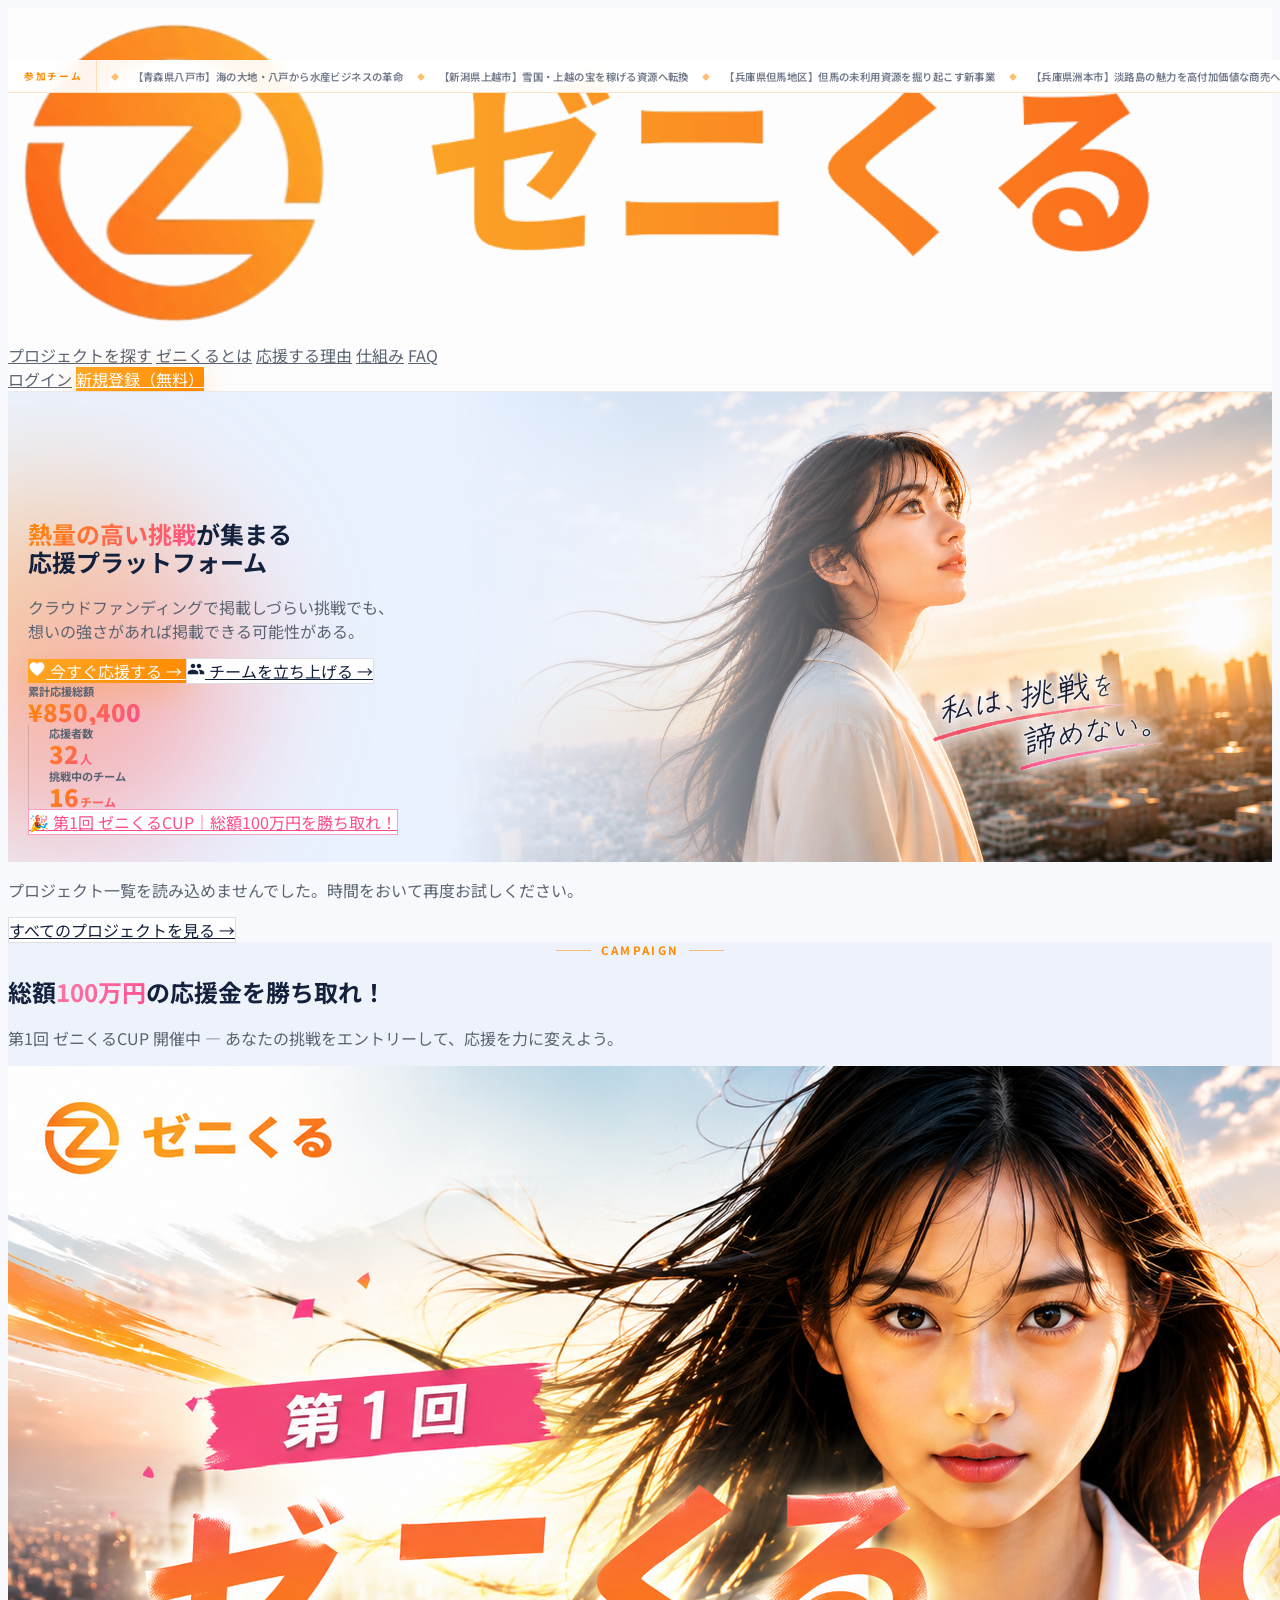
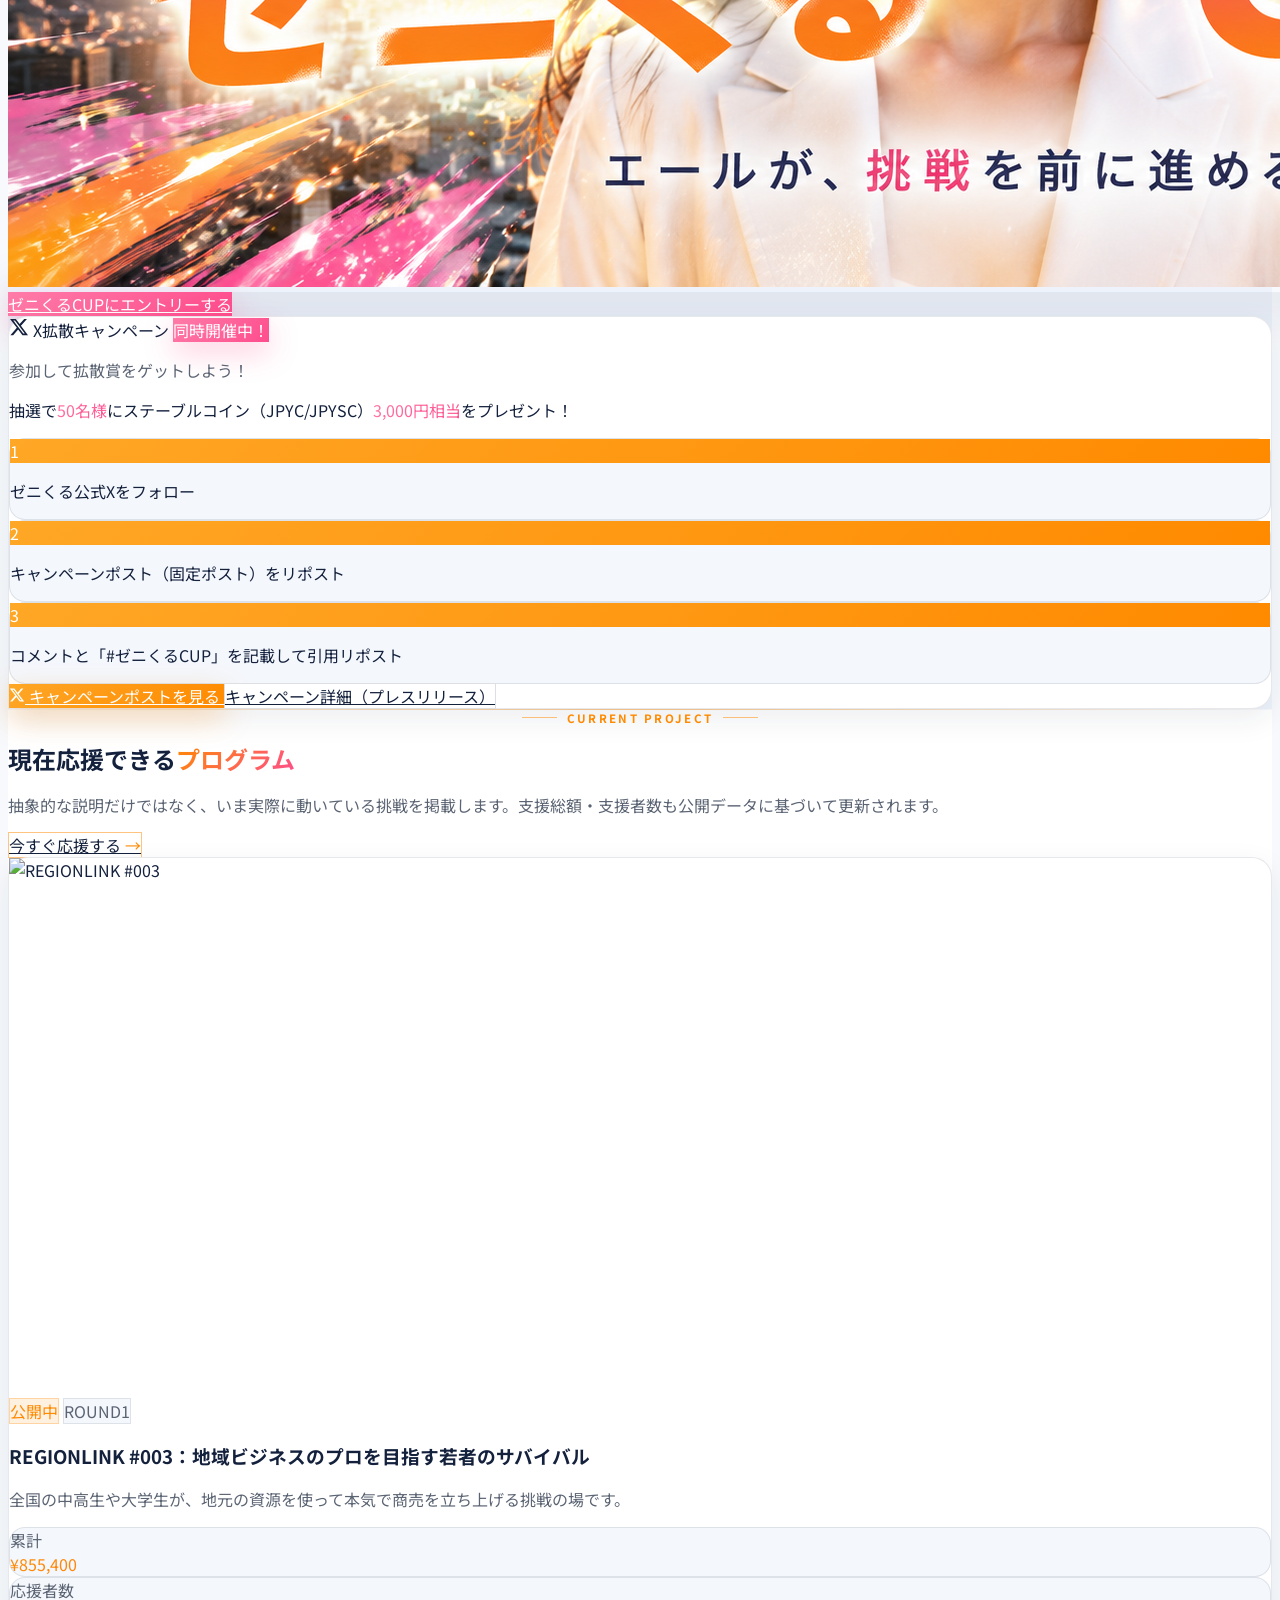
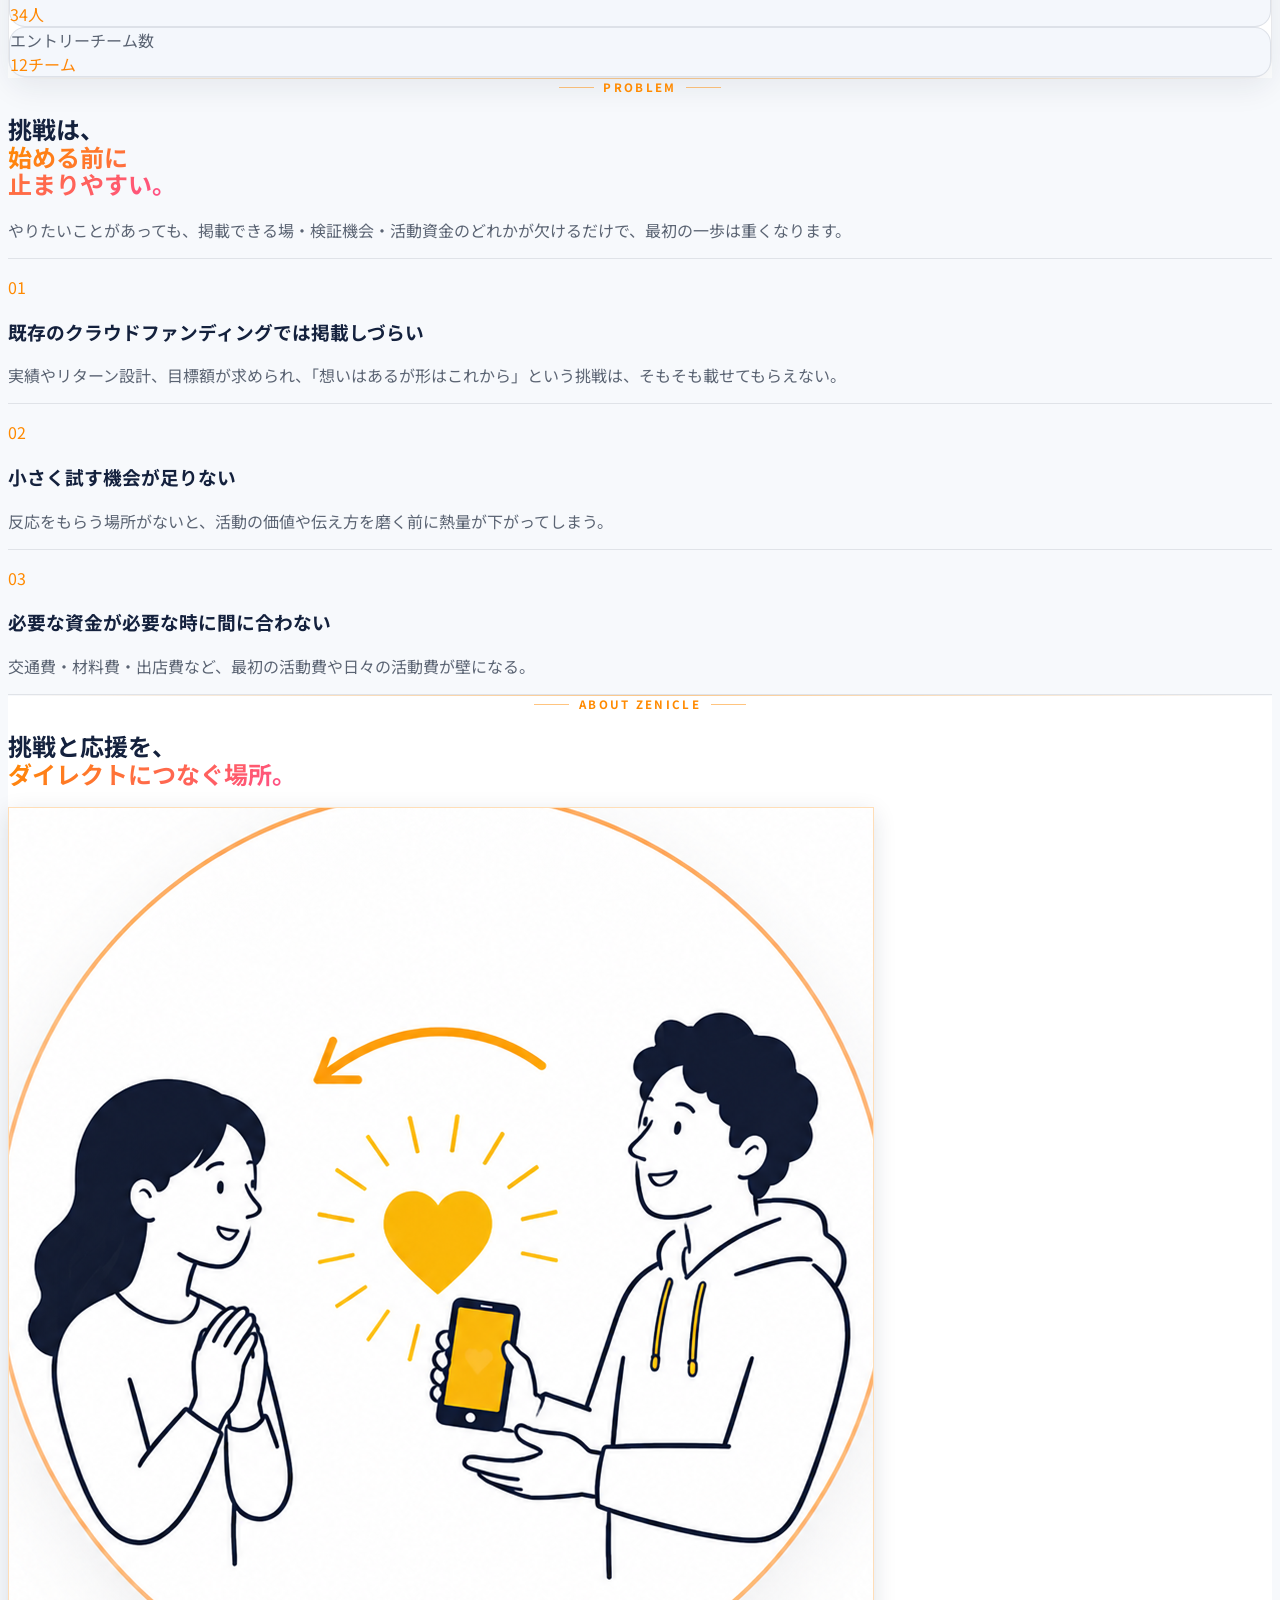
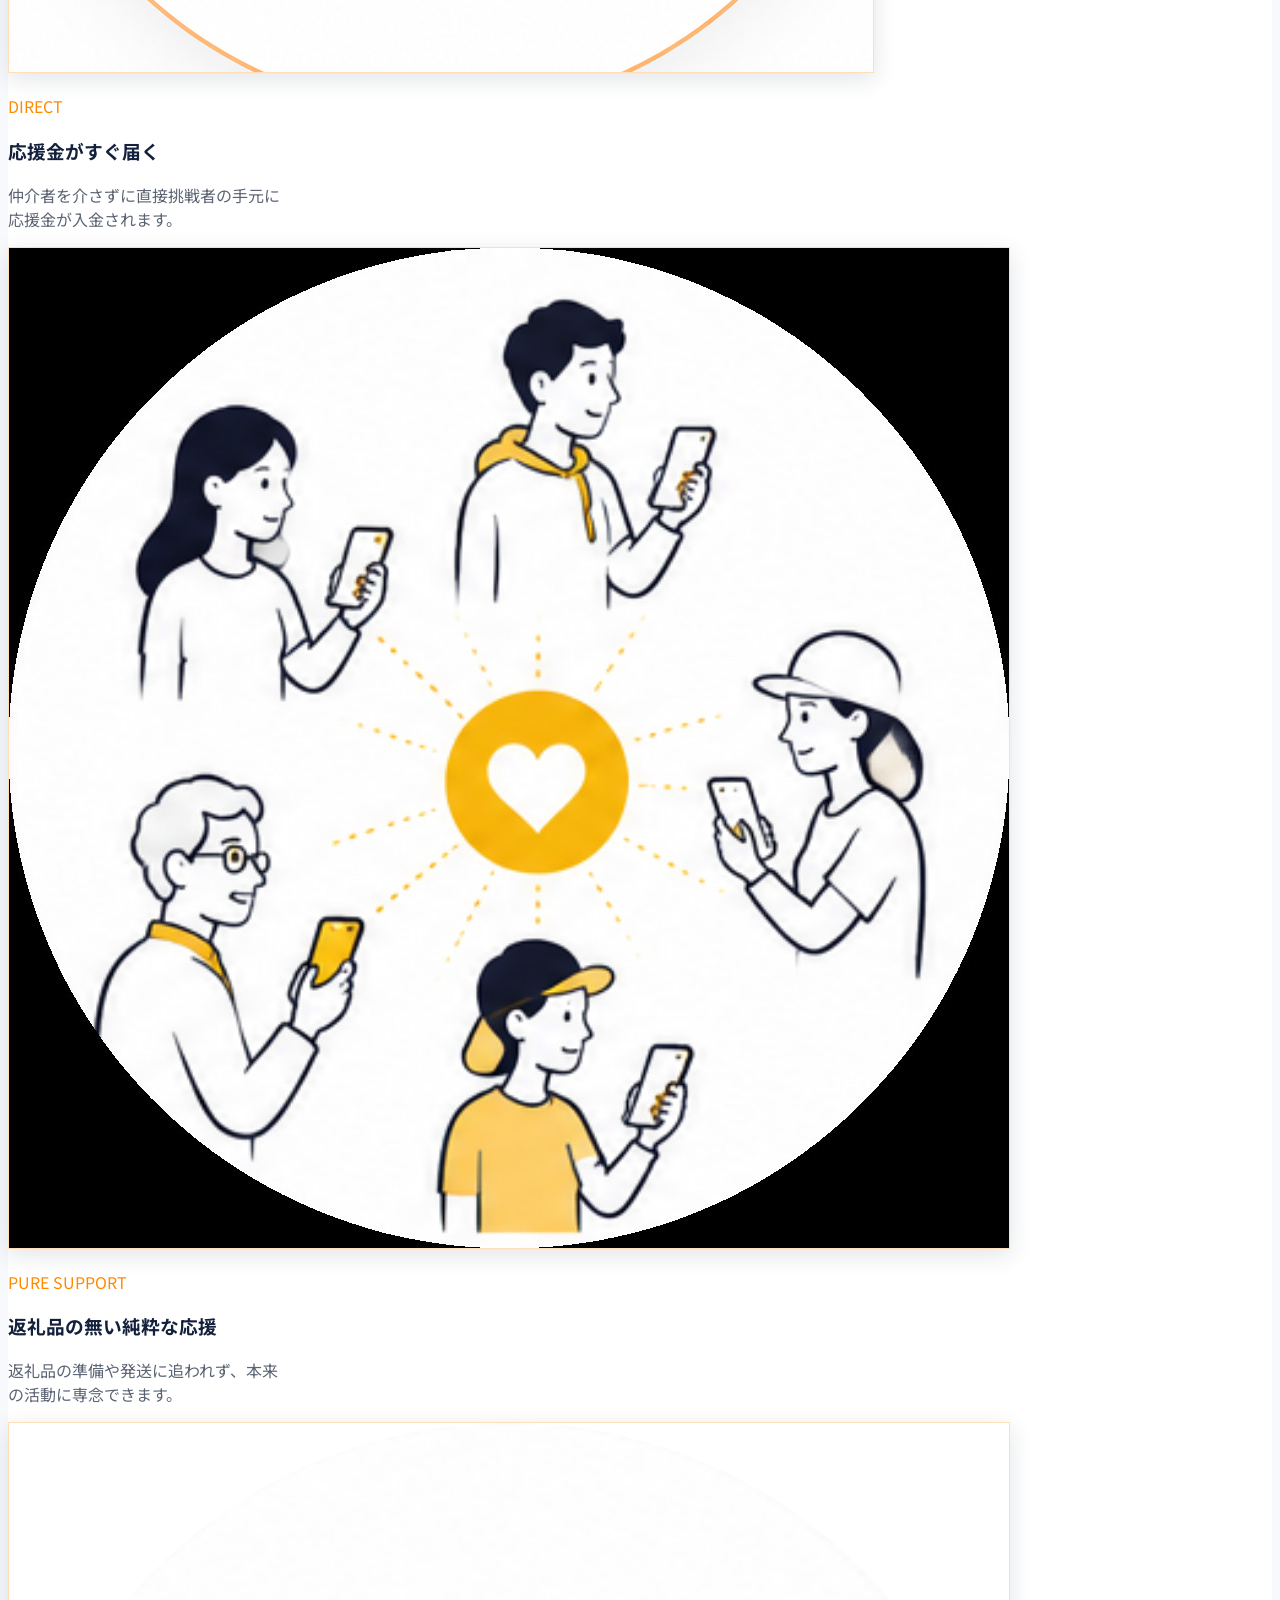
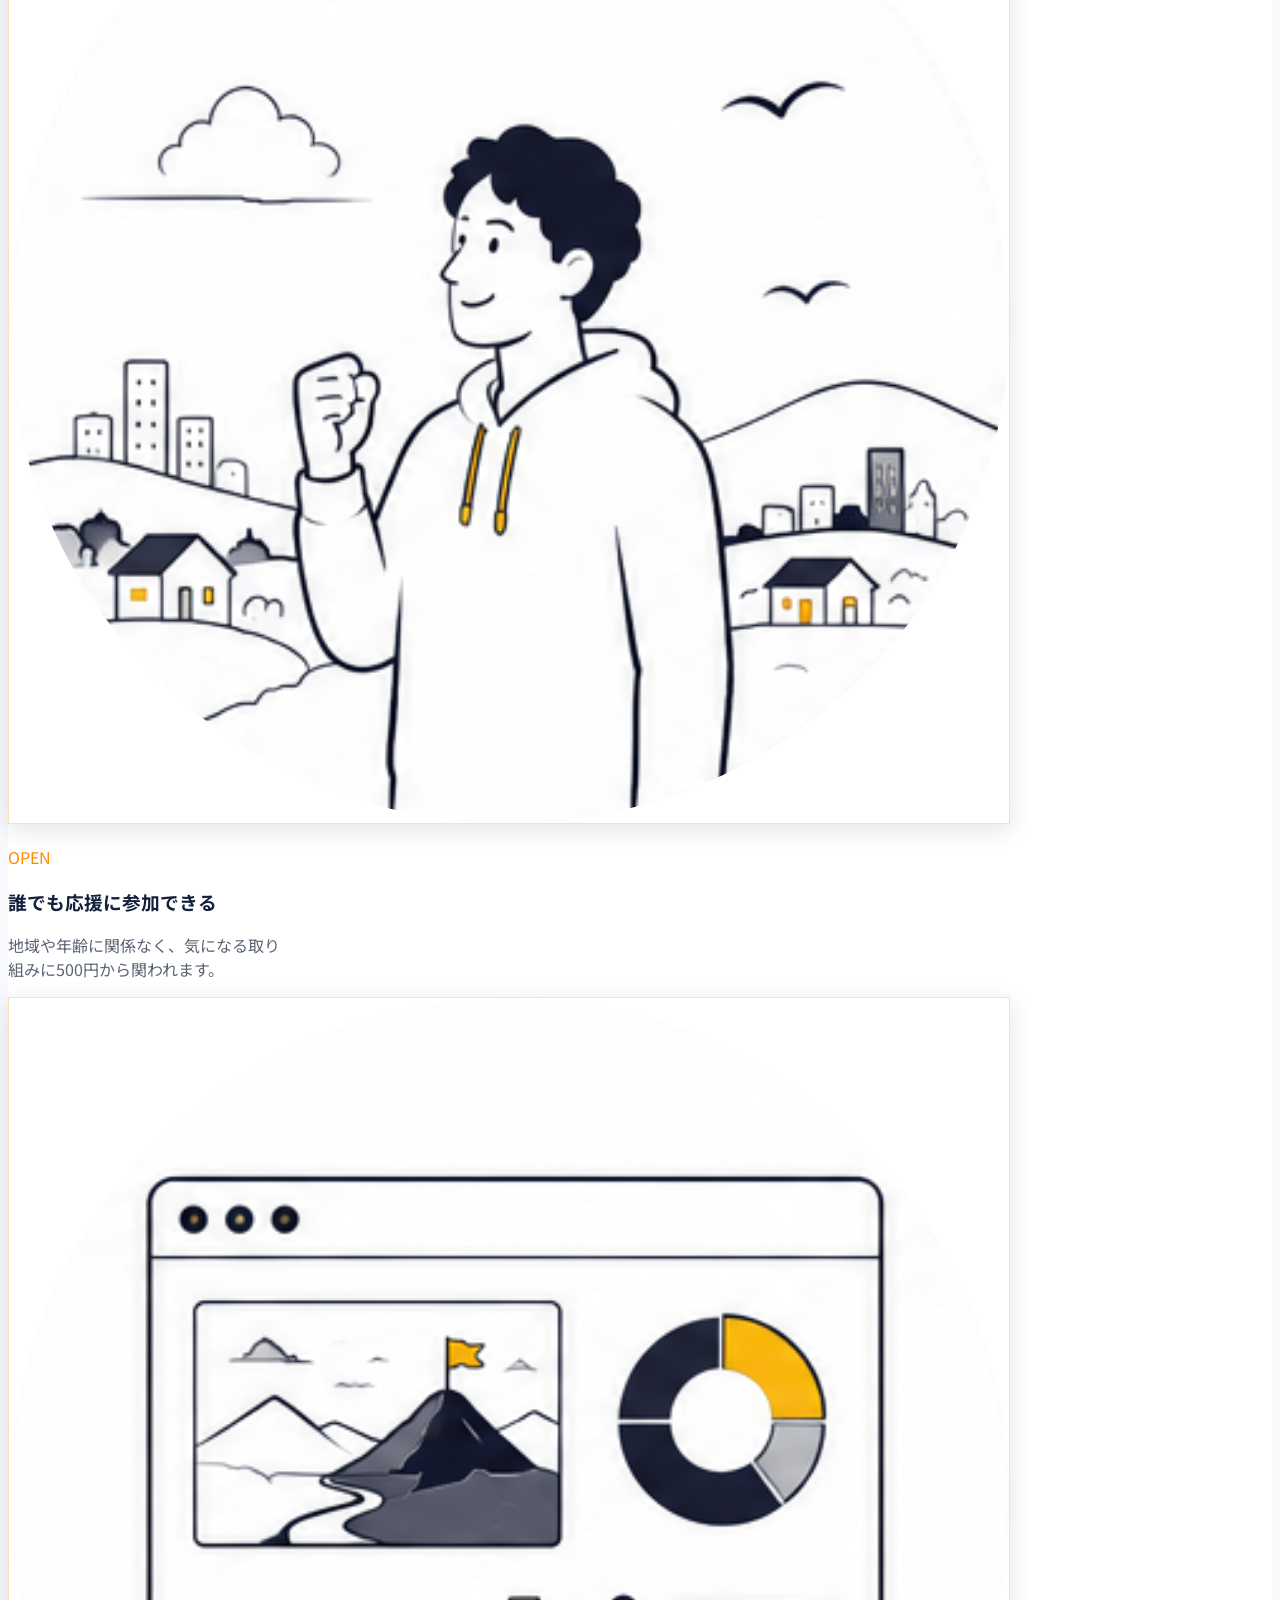
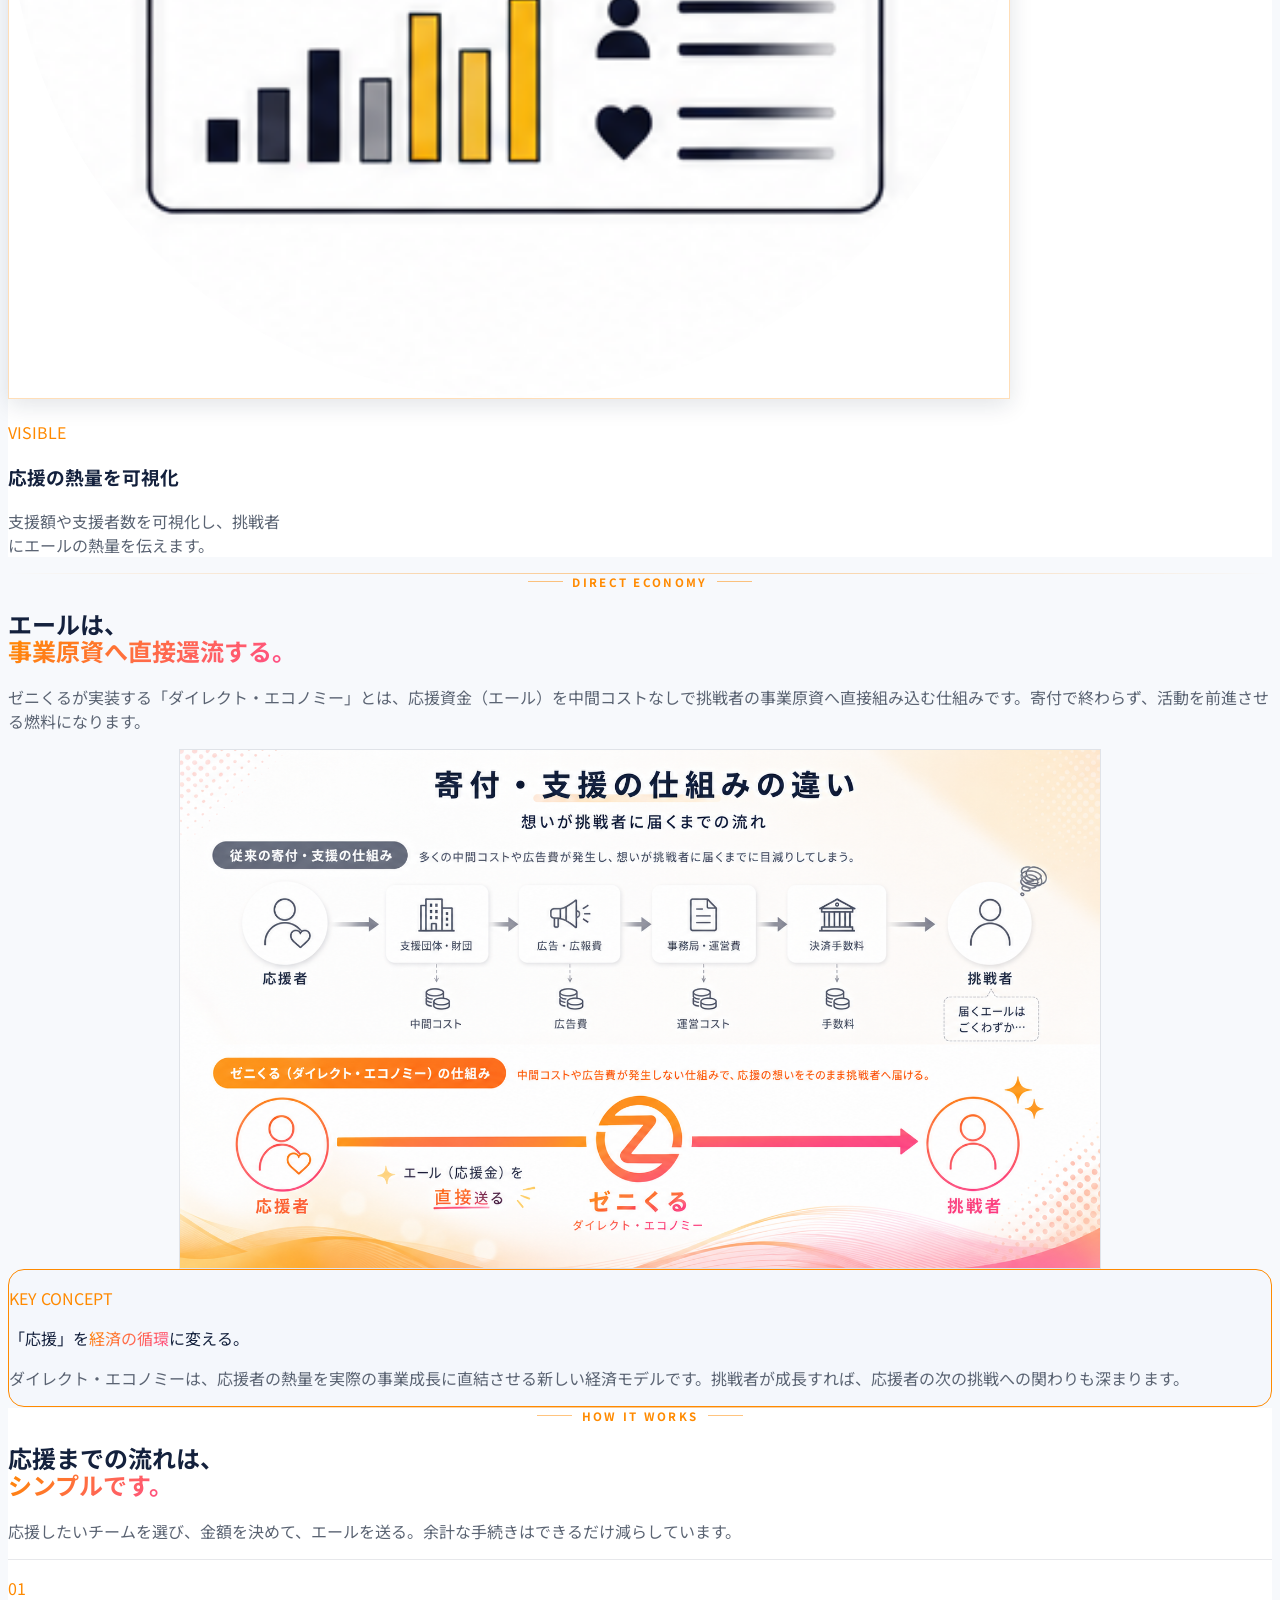
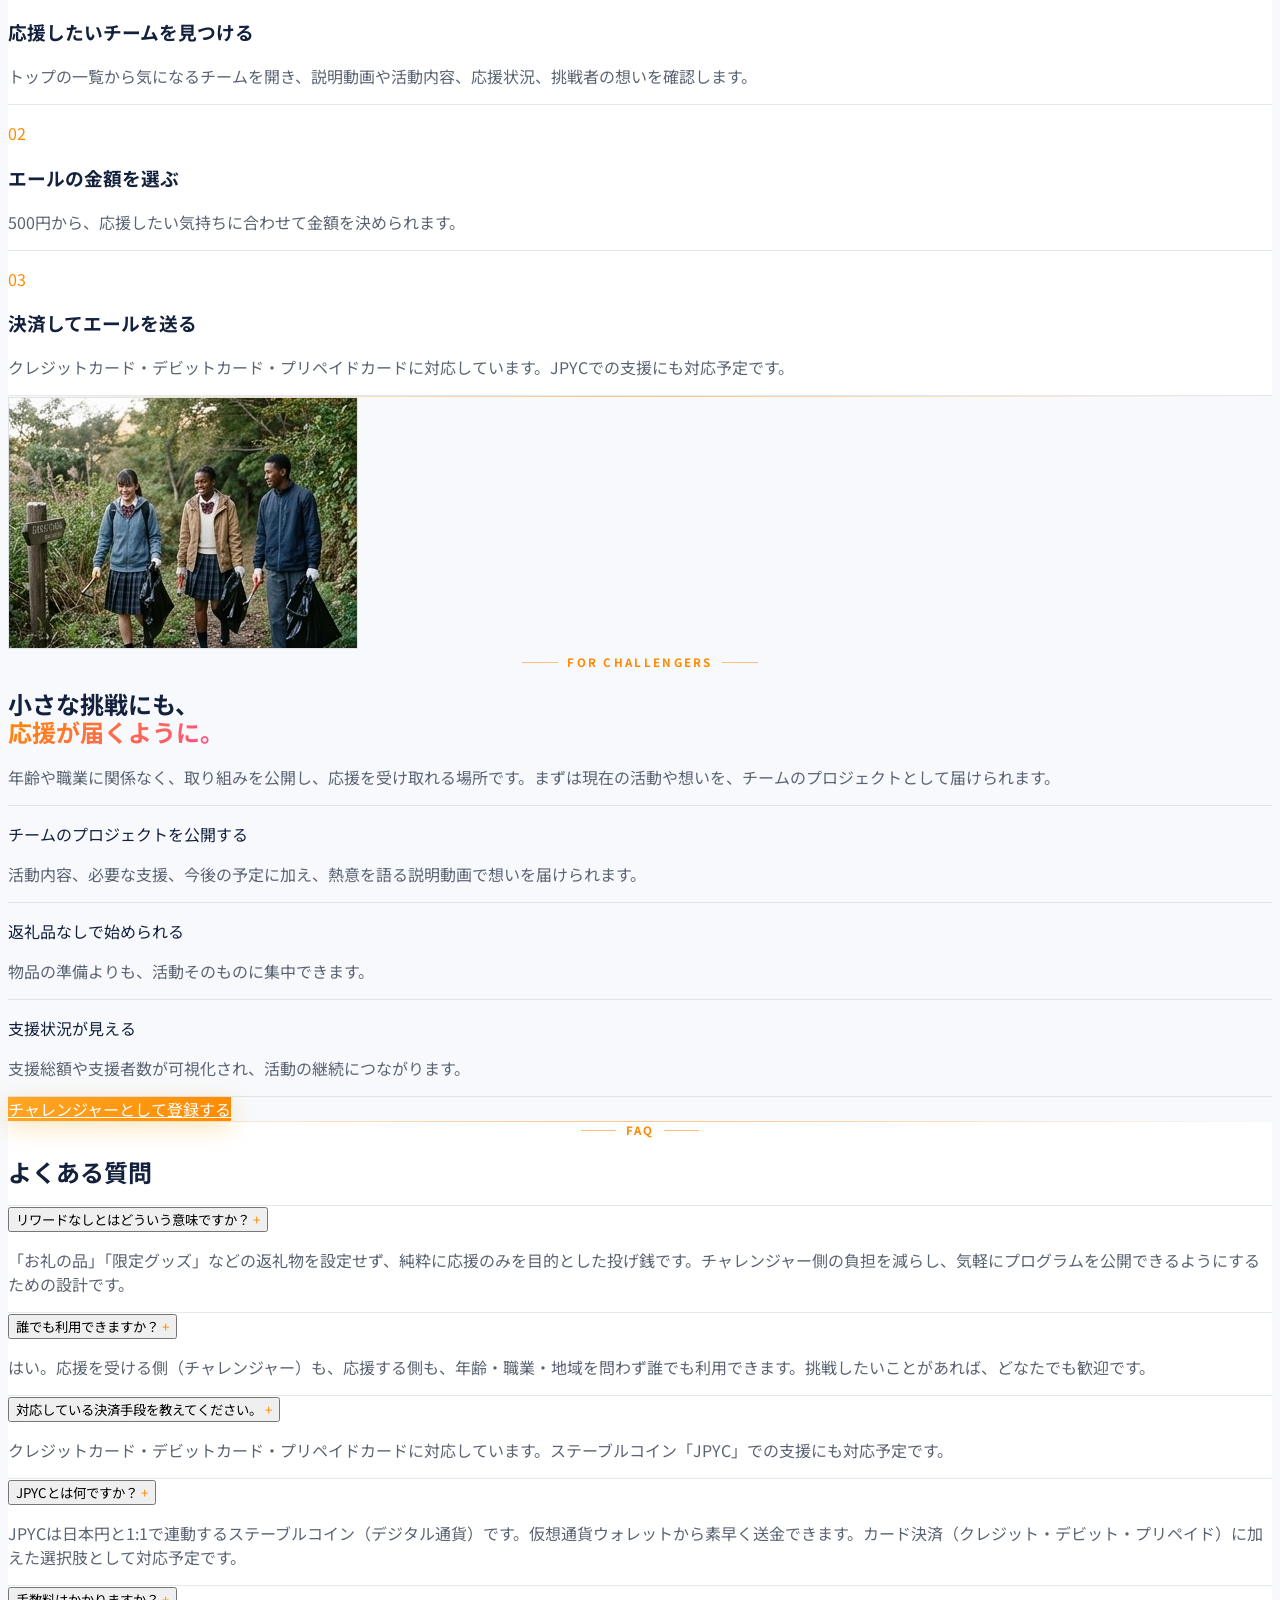
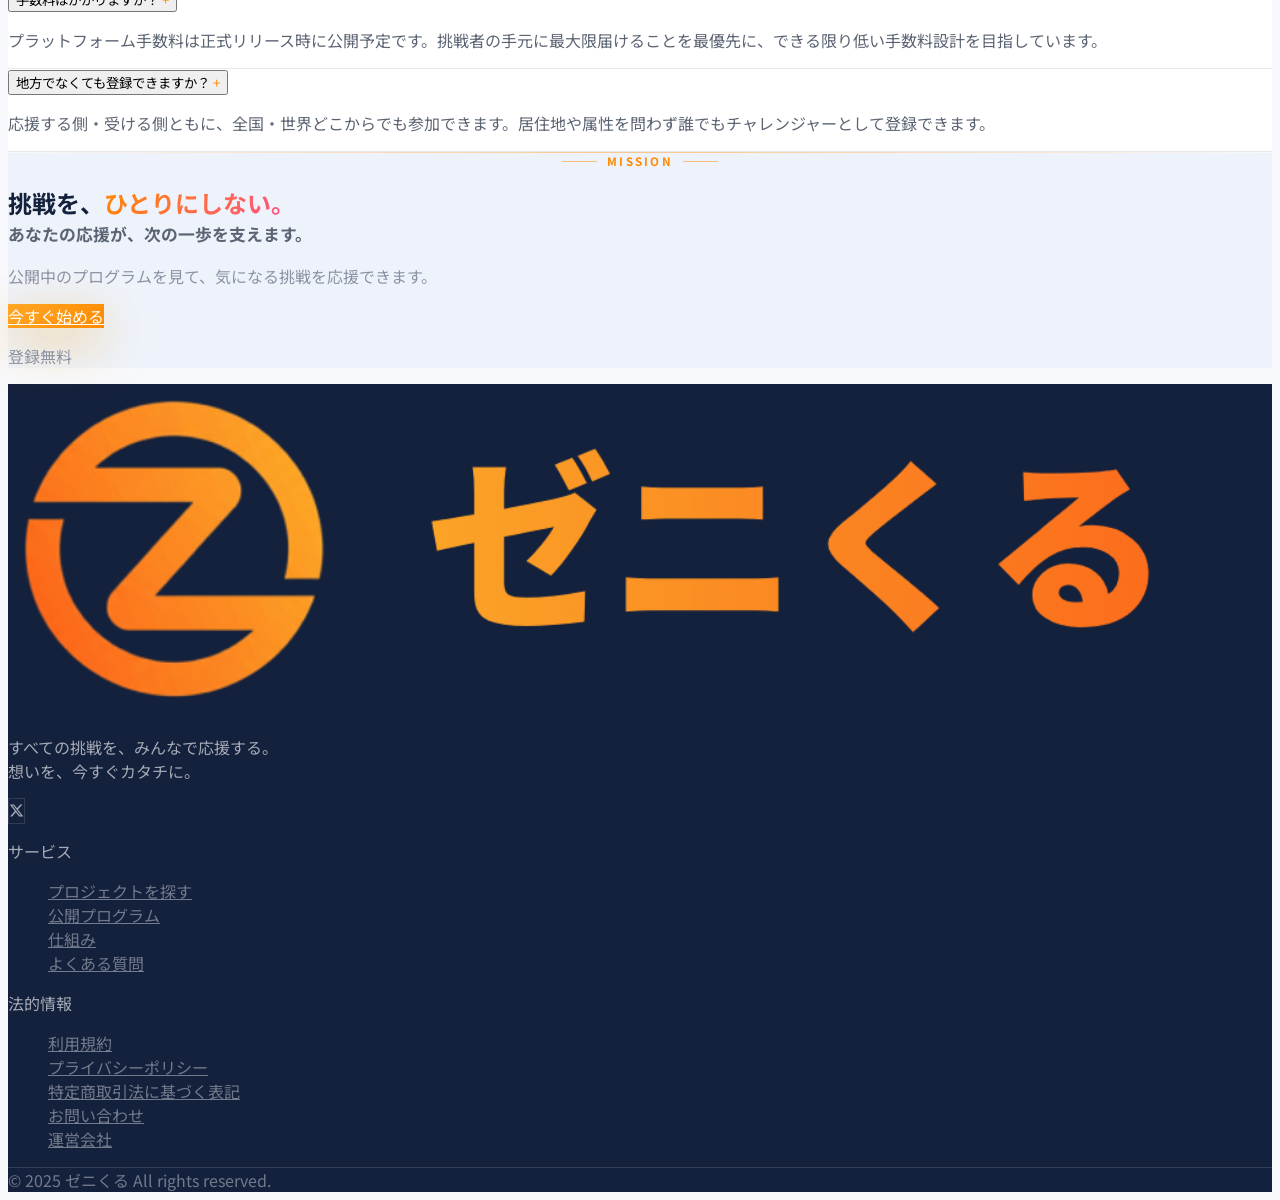
==== index.html @ 03665bcd "feat(teams): チームカードのサムネイル左上に参加プログラムのバッジを表示" ====
<!DOCTYPE html>
<html lang="ja" data-theme="light">
<head>
  <meta charset="UTF-8">
  <meta name="viewport" content="width=device-width, initial-scale=1.0">
  <title>ゼニくる - 次世代応援プラットフォーム | エールが、挑戦者に直接届く。</title>
  <meta name="description" content="ゼニくるは、応援資金（エール）を事業原資へ直接還流させる「ダイレクト・エコノミー」を実装した次世代応援プラットフォームです。500円からエールを送り、挑戦者と応援者をつなぎます。">
  <link rel="icon" type="image/png" href="favicon.png">
  <link rel="apple-touch-icon" href="favicon.png">
  <script src="https://cdn.tailwindcss.com"></script>
  <script>
    /* カラーテーマ選択: 既定は light。?theme=classic で旧ダークテーマ（アーカイブ）を表示し、localStorageに保持。
       ?theme=light で既定へ戻せる。切替UIは非表示（将来トグル追加も容易）。 */
    (function () {
      try {
        var q = new URLSearchParams(location.search).get('theme');
        if (q === 'classic' || q === 'light') localStorage.setItem('zenicle-theme', q);
        var t = localStorage.getItem('zenicle-theme');
        if (t === 'classic' || t === 'light') document.documentElement.setAttribute('data-theme', t);
      } catch (e) {}
    })();
  </script>
  <link href="https://fonts.googleapis.com/css2?family=Noto+Sans+JP:wght@400;500;700;900&display=swap" rel="stylesheet">
  <style>
    *{font-family:'Noto Sans JP',sans-serif}

    /* ===================== THEME TOKENS ===================== */
    /* default = light（ポスター準拠のライト＆カラフル） */
    :root, [data-theme="light"]{
      --bg:#F7F9FC; --bg-band:#FFFFFF; --bg-band-2:#EEF3FB; --bg-hero:#EAF2FF;
      --hero-scrim:linear-gradient(100deg, rgba(247,249,252,.95) 0%, rgba(247,249,252,.86) 28%, rgba(247,249,252,.42) 50%, rgba(247,249,252,0) 66%);
      --surface:#FFFFFF; --surface-soft:#F4F7FC;
      --text:#14213D; --heading:#14213D; --text-muted:#5B6473; --text-subtle:#8A93A3;
      --brand:#FF8A00; --brand-ink:#FFFFFF; --pink:#FF4D8D; --blue:#2563EB;
      --yellow:#FFD23F; --green:#7CC576; --purple:#A78BFA; --lightblue:#E6F2FF;
      --border:rgba(20,33,61,.10); --border-strong:rgba(20,33,61,.14);
      --brand-grad:linear-gradient(135deg,#FFA726,#FF8A00);
      --pink-grad:linear-gradient(135deg,#FF7BA8,#FF4D8D);
      --brand-text-grad:linear-gradient(135deg,#FF8A00,#FF4D8D);
      --card-shadow:0 10px 30px rgba(20,33,61,.08);
      --card-shadow-hover:0 18px 44px rgba(20,33,61,.14);
      --nav-bg:rgba(255,255,255,.72); --nav-bg-scrolled:rgba(255,255,255,.96);
      --nav-border:rgba(20,33,61,.08); --nav-shadow:0 2px 20px rgba(20,33,61,.10);
      --ticker-bg:rgba(255,255,255,.92); --ticker-border:rgba(255,138,0,.22); --ticker-text:rgba(20,33,61,.6);
      --footer-bg:#14213D; --footer-text:rgba(255,255,255,.62); --footer-subtle:rgba(255,255,255,.4); --footer-border:rgba(255,255,255,.12);
      --divider:linear-gradient(to right,transparent,rgba(255,138,0,.45),transparent);
      color-scheme:light;
    }
    /* archive = classic（旧ダークテーマ。?theme=classic で表示可） */
    [data-theme="classic"]{
      --bg:#0a0812; --bg-band:#0d0b1c; --bg-band-2:#0b1018; --bg-hero:#000;
      --hero-scrim:linear-gradient(100deg, rgba(10,8,18,.94) 0%, rgba(10,8,18,.72) 32%, rgba(10,8,18,.3) 54%, rgba(10,8,18,0) 70%);
      --surface:rgba(15,12,30,.92); --surface-soft:rgba(255,255,255,.045);
      --text:#f1f5f9; --heading:#ffffff; --text-muted:rgba(255,255,255,.56); --text-subtle:rgba(255,255,255,.4);
      --brand:#f59e0b; --brand-ink:#0a0812; --pink:#FF4D8D; --blue:#2563EB;
      --yellow:#FFD23F; --green:#7CC576; --purple:#A78BFA; --lightblue:#E6F2FF;
      --border:rgba(255,255,255,.09); --border-strong:rgba(245,158,11,.18);
      --brand-grad:var(--brand-grad);
      --pink-grad:linear-gradient(135deg,#FF7BA8,#FF4D8D);
      --brand-text-grad:linear-gradient(135deg,#f59e0b,#fbbf24,#f97316);
      --card-shadow:0 20px 48px rgba(0,0,0,.5);
      --card-shadow-hover:0 0 30px rgba(245,158,11,.12),0 20px 48px rgba(0,0,0,.5);
      --nav-bg:rgba(8,6,16,.5); --nav-bg-scrolled:rgba(8,6,16,.96);
      --nav-border:rgba(245,158,11,.08); --nav-shadow:0 2px 20px rgba(0,0,0,.7);
      --ticker-bg:rgba(6,4,14,.92); --ticker-border:rgba(245,158,11,.14); --ticker-text:rgba(255,255,255,.62);
      --footer-bg:#060410; --footer-text:rgba(255,255,255,.32); --footer-subtle:rgba(255,255,255,.18); --footer-border:rgba(255,255,255,.06);
      --divider:linear-gradient(to right,transparent,rgba(245,158,11,.4),transparent);
      color-scheme:dark;
    }

    body{background:var(--bg);color:var(--text);transition:background .3s ease,color .3s ease}
    h1,h2,h3{color:var(--heading)}
    /* 900 ウェイトの和文は行間 1.0 だと字面が接触する。Tailwind の text-4xl/5xl が line-height:1 を持ち込むので、ここで上書きする */
    .hero-h1, section h2{line-height:1.15!important;word-break:keep-all}

    /* ── Animations ── */
    @keyframes fadeInUp{from{opacity:0;transform:translateY(28px)}to{opacity:1;transform:translateY(0)}}
    .reveal{opacity:0;transform:translateY(20px);transition:opacity .6s ease,transform .6s ease}
    .hero-in{animation:fadeInUp .7s ease both}
    .reveal.visible{opacity:1;transform:translateY(0)}

    /* ── Brand gradient text（クラス名は据え置き） ── */
    .gold-text{background:var(--brand-text-grad);-webkit-background-clip:text;-webkit-text-fill-color:transparent;background-clip:text}
    .gold-text-sm{background:var(--brand-grad);-webkit-background-clip:text;-webkit-text-fill-color:transparent;background-clip:text}
    .pink-text{background:var(--pink-grad);-webkit-background-clip:text;-webkit-text-fill-color:transparent;background-clip:text}
    .brand-underline{background-image:linear-gradient(var(--pink),var(--pink));background-repeat:no-repeat;background-position:0 92%;background-size:100% .18em;padding-bottom:.06em}

    /* ── Cards（クラス名は据え置き） ── */
    .dark-card{background:var(--surface);border:1px solid var(--border);border-radius:1.25rem;box-shadow:var(--card-shadow);transition:transform .3s ease,border-color .3s ease,box-shadow .3s ease}
    .dark-card:hover{transform:translateY(-4px);border-color:var(--brand);box-shadow:var(--card-shadow-hover)}

    /* ── Section label ── */
    .s-label{font-size:.72rem;font-weight:700;letter-spacing:.2em;color:var(--brand);text-transform:uppercase;display:flex;align-items:center;justify-content:center;gap:.6rem}
    .s-label::before,.s-label::after{content:'';display:block;width:2.2rem;height:1px;background:var(--brand);opacity:.5}

    /* ── Buttons ── */
    .btn-primary{background:var(--brand-grad);color:var(--brand-ink);box-shadow:0 10px 30px rgba(255,138,0,.28)}
    .btn-pink{background:var(--pink-grad);color:#fff;box-shadow:0 10px 30px rgba(255,77,141,.28)}
    .btn-ghost{border:1px solid var(--border-strong);color:var(--text);background:var(--surface)}

    /* ── Nav ── */
    #nav{background:var(--nav-bg);border-bottom:1px solid var(--nav-border);transition:background .3s ease,box-shadow .3s ease}
    #nav.scrolled{background:var(--nav-bg-scrolled)!important;box-shadow:var(--nav-shadow)}
    .navlink{color:var(--text-muted);transition:color .2s ease}
    .navlink:hover{color:var(--brand)}

    /* ── FAQ ── */
    .faq-icon{transition:transform .2s ease;color:var(--brand)}
    .faq-icon.open{transform:rotate(45deg)}

    /* ── Divider ── */
    .gold-divider{height:1px;background:var(--divider)}

    .trust-panel{background:var(--surface-soft);border:1px solid var(--border);border-radius:1rem}
    .muted-line{color:var(--text-muted)}
    .soft-band{background:var(--bg-band-2)}
    .band{background:var(--bg-band)}
    .project-image{aspect-ratio:21/9;object-fit:cover;width:100%;height:auto;display:block}

    /* ── プログラムカード内「開催中のシーズン」アコーディオン ── */
    .season-acc{margin-top:1.5rem;padding-top:.5rem;border-top:1px solid var(--border)}
    .season-acc>summary{list-style:none;cursor:pointer;display:flex;align-items:center;justify-content:space-between;gap:.75rem;padding:.75rem 0;font-size:.875rem;font-weight:700;transition:color .2s ease}
    .season-acc>summary::-webkit-details-marker{display:none}
    .season-acc>summary:hover{color:var(--brand)}
    .season-acc .season-icon{flex-shrink:0;font-size:1.5rem;line-height:1;color:var(--brand);transition:transform .2s ease}
    .season-acc[open] .season-icon{transform:rotate(45deg)}
    .editorial-list{border-top:1px solid var(--border);border-bottom:1px solid var(--border)}
    .editorial-list>*+*{border-top:1px solid var(--border)}

    /* ── Hero（2カラム：左コピー／右写真） ── */
    #heroSection{background:var(--bg-hero);position:relative;overflow:hidden}
    /* 画面端のカラフルなにじみ */
    .hero-blob{position:absolute;border-radius:50%;filter:blur(70px);opacity:.55;pointer-events:none}
    /* 見出し・リード文は各行を折り返さず、画面幅に合わせて文字サイズを縮めて2行に収める
       （見出し11文字／リード文22文字が横幅 100vw−左右余白2.5rem に入るサイズを上限にする） */
    @media(max-width:767px){
      .hero-h1{font-size:min(2.05rem,calc((100vw - 2.5rem) / 11.3))}
      .hero-lead{font-size:min(1rem,calc((100vw - 2.5rem) / 23.2))}
    }
    .hero-stat{display:flex;align-items:center;gap:.75rem}
    .hero-stat+.hero-stat{border-left:1px solid var(--border-strong);padding-left:1.25rem}
    .hero-stat-label{font-size:.7rem;color:var(--text-muted);font-weight:700}
    .hero-stat-value{font-size:1.5rem;font-weight:900;line-height:1.1}
    .hero-stat-value small{font-size:.75rem;font-weight:700;margin-left:.1em}
    /* 背景写真：右半分に敷き、左端に向かって透明になるマスクで背景色へ溶かす */
    /* 写真右端のコピー「私は、挑戦を諦めない。」が見切れないよう、右端基準で配置する */
    #heroBg{position:absolute;top:0;bottom:0;right:0;left:35%;pointer-events:none;
      background:url('./photos/hero-woman.png') right 40%/cover no-repeat;
      -webkit-mask-image:linear-gradient(to right,transparent 0%,rgba(0,0,0,.35) 30%,#000 60%);
              mask-image:linear-gradient(to right,transparent 0%,rgba(0,0,0,.35) 30%,#000 60%)}
    @supports not ((mask-image:linear-gradient(#000,#000)) or (-webkit-mask-image:linear-gradient(#000,#000))){
      #heroBg::after{content:'';position:absolute;inset:0;background:linear-gradient(to right,var(--bg-hero) 0%,rgba(234,242,255,.85) 30%,rgba(234,242,255,0) 60%)}
    }
    /* スマホでは写真を上部に全幅で敷き（枠なし）、下に向かって背景色へ溶かしてからテキストを置く（重なり回避） */
    @media(max-width:1023px){
      #heroBg{position:relative;left:auto;right:auto;top:auto;bottom:auto;
        width:calc(100% + 2.5rem);margin:-1.5rem -1.25rem .5rem;aspect-ratio:4/3;
        background-position:right 30%;
        -webkit-mask-image:linear-gradient(to bottom,#000 55%,transparent 100%);
                mask-image:linear-gradient(to bottom,#000 55%,transparent 100%)}
    }
    /* 塗りにするとヒーローにオレンジ系の塗りが3つ並ぶ。CUP は差し色のアウトラインに留める */
    .cup-ribbon{background:var(--surface);color:var(--pink);border:1px solid rgba(255,77,141,.55);box-shadow:none}
    .cup-ribbon:hover{background:rgba(255,77,141,.08)}

    /* ── チームカード（いま、応援したい挑戦） ── */
    .tcard{position:relative;background:var(--surface);border:1px solid var(--border);border-radius:1rem;overflow:hidden;box-shadow:var(--card-shadow);transition:transform .3s ease,box-shadow .3s ease,border-color .3s ease;display:flex;flex-direction:column}
    .tcard:hover{transform:translateY(-4px);box-shadow:var(--card-shadow-hover);border-color:rgba(255,138,0,.4)}
    /* スマホは1列なので 17 枚並べると 6,000px になり、サービス説明（ABOUT）に辿り着けない。4枚で切る */
    @media(max-width:639px){#team-cards > .tcard:nth-child(n+5){display:none}}
    /* チームのカバー画像は 21:9 で登録されているので枠も合わせる（YouTube サムネは中央を切り出す） */
    /* 参加プログラムのバッジ: サムネイル左上に重ねる（本文の情報量を増やさない）。半透明の白地＋ネイビー文字で画像を問わず読める */
    .tcard-progs{position:absolute;top:.55rem;left:.55rem;z-index:2;display:flex;flex-wrap:wrap;gap:.3rem;max-width:calc(100% - 1.1rem);pointer-events:none}
    .tcard-prog{font-size:.7rem;font-weight:800;line-height:1;padding:.35rem .6rem;border-radius:999px;background:rgba(255,255,255,.88);color:var(--heading);border:1px solid rgba(255,255,255,.6);backdrop-filter:blur(4px);-webkit-backdrop-filter:blur(4px);white-space:nowrap;max-width:14em;overflow:hidden;text-overflow:ellipsis}
    .tcard-thumb{position:relative;aspect-ratio:21/9;background:var(--surface-soft);overflow:hidden;display:block;cursor:pointer;border:0;padding:0;width:100%;text-align:left}
    .tcard-thumb img{width:100%;height:100%;object-fit:cover;object-position:50% 28%;display:block;transition:transform .4s ease}
    .tcard:hover .tcard-thumb img{transform:scale(1.04)}
    .play-btn{position:absolute;inset:0;margin:auto;width:3.75rem;height:3.75rem;border-radius:50%;background:rgba(20,33,61,.72);border:2px solid rgba(255,255,255,.9);display:flex;align-items:center;justify-content:center;color:#fff;transition:transform .2s ease,background .2s ease;pointer-events:none}
    .tcard-thumb:hover .play-btn{transform:scale(1.08);background:var(--brand)}
    .play-btn svg{margin-left:.2rem}
    .tcard-body{padding:1.1rem 1.15rem 1.15rem;display:flex;flex-direction:column;gap:.6rem;flex:1}
    .tcard-title{font-weight:900;font-size:1.05rem;line-height:1.5;color:var(--heading);display:-webkit-box;-webkit-line-clamp:2;-webkit-box-orient:vertical;overflow:hidden}
    .tcard-desc{font-size:.82rem;line-height:1.65;color:var(--text-muted);display:-webkit-box;-webkit-line-clamp:2;-webkit-box-orient:vertical;overflow:hidden}
    .tcard-amount{font-weight:900;font-size:1.2rem;color:var(--heading)}
    .tcard-amount small{font-weight:700;font-size:.78rem;color:var(--text-subtle)}
    .tcard-pct{font-weight:900;font-size:1.05rem;color:var(--brand)}
    .prog-bar{height:.5rem;border-radius:999px;background:var(--surface-soft);overflow:hidden;border:1px solid var(--border)}
    .prog-bar>i{display:block;height:100%;border-radius:999px;background:linear-gradient(90deg,#FFA726,#FF4D8D)}
    .tcard-foot{display:flex;align-items:center;justify-content:space-between;gap:.5rem;font-size:.82rem;color:var(--text-muted);border-top:1px solid var(--border);padding-top:.6rem;margin-top:auto}
    .tcard-foot a{color:var(--brand);font-weight:900;white-space:nowrap}
    .tcard-skel{aspect-ratio:21/9;border-radius:1rem;background:linear-gradient(90deg,var(--surface-soft),#fff,var(--surface-soft));background-size:200% 100%;animation:skel 1.4s ease infinite}
    @keyframes skel{from{background-position:200% 0}to{background-position:-200% 0}}

    /* ── 動画モーダル ── */
    #vmodal[hidden]{display:none}
    #vmodal{position:fixed;inset:0;z-index:100;background:rgba(10,8,18,.82);display:flex;align-items:center;justify-content:center;padding:1rem;backdrop-filter:blur(6px)}
    #vmodal .vwrap{width:min(100%,64rem)}
    #vmodal .vbar{display:flex;align-items:center;justify-content:space-between;gap:1rem;margin-bottom:.6rem}
    #vmodal .vbox{aspect-ratio:16/9;background:#000;border-radius:1rem;overflow:hidden;box-shadow:0 30px 80px rgba(0,0,0,.6)}
    #vmodal iframe{width:100%;height:100%;border:0;display:block}
    #vmodal .vclose{flex-shrink:0;color:#fff;font-weight:900;font-size:.85rem;background:rgba(255,255,255,.14);border:1px solid rgba(255,255,255,.3);border-radius:999px;padding:.4rem .9rem;cursor:pointer}
    #vmodal .vclose:focus-visible{outline:2px solid var(--brand);outline-offset:2px}
    #vmodal .vtitle{color:#fff;font-weight:700;font-size:.85rem;min-width:0;white-space:nowrap;overflow:hidden;text-overflow:ellipsis}

    /* ── Team Ticker ── */
    #team-ticker{position:fixed;top:3.75rem;inset-x:0;z-index:48;height:2rem;display:flex;align-items:center;background:var(--ticker-bg);border-bottom:1px solid var(--ticker-border);backdrop-filter:blur(8px)}
    .ticker-label{flex-shrink:0;font-size:.6rem;font-weight:700;letter-spacing:.18em;color:var(--brand);padding:0 .85rem 0 1rem;border-right:1px solid var(--ticker-border);white-space:nowrap;height:100%;display:flex;align-items:center}
    .ticker-viewport{overflow:hidden;flex:1;height:100%;display:flex;align-items:center}
    .ticker-track{display:flex;align-items:center;gap:0;white-space:nowrap;will-change:transform}
    .ticker-track span{font-size:.65rem;font-weight:600;color:var(--ticker-text);letter-spacing:.04em}
    .ticker-track .sep{color:var(--brand);opacity:.55;margin:0 .85rem;font-size:.5rem}
    @keyframes ticker-scroll{from{transform:translateX(0)}to{transform:translateX(-50%)}}
    .ticker-anim{animation:ticker-scroll 55s linear infinite}
    .ticker-anim:hover{animation-play-state:paused}

    /* ── Footer（両テーマともダーク地） ── */
    footer{background:var(--footer-bg)}
    .foot-tag{color:var(--footer-text)}
    .foot-head{color:var(--footer-text)}
    .foot-link{color:var(--footer-subtle);transition:color .2s ease}
    .foot-link:hover{color:var(--brand)}
    .foot-copy{color:var(--footer-subtle);border-top:1px solid var(--footer-border)}
    .foot-social{border:1px solid var(--footer-border);color:var(--footer-text);transition:color .2s ease,border-color .2s ease}
    .foot-social:hover{color:var(--brand);border-color:var(--brand)}
  </style>
</head>
<body>

<!-- ========== TEAM TICKER ========== -->
<div id="team-ticker">
  <div class="ticker-label">参加チーム</div>
  <div class="ticker-viewport">
    <div class="ticker-track ticker-anim" id="ticker-track"></div>
  </div>
</div>

<!-- ========== NAV ========== -->
<nav id="nav" class="fixed top-0 inset-x-0 z-50 backdrop-blur-md">
  <div class="max-w-7xl mx-auto px-5 py-3.5 flex items-center justify-between gap-4">
    <a href="#" class="flex items-center shrink-0" aria-label="ゼニくる">
      <img src="logo.png" alt="ゼニくる" class="h-8 w-auto object-contain">
    </a>
    <div class="hidden lg:flex items-center gap-7 text-sm font-medium">
      <a href="#teams"          class="navlink">プロジェクトを探す</a>
      <a href="#about"          class="navlink">ゼニくるとは</a>
      <a href="#direct-economy" class="navlink">応援する理由</a>
      <a href="#howto"          class="navlink">仕組み</a>
      <a href="#faq"            class="navlink">FAQ</a>
    </div>
    <div class="flex items-center gap-3 sm:gap-5 shrink-0">
      <a href="https://app.zenicle.jp/login" class="navlink text-sm font-bold hidden sm:inline">ログイン</a>
      <a href="https://app.zenicle.jp/login"
         class="btn-primary text-sm font-bold px-5 py-2.5 rounded-full transition-all hover:scale-105 transform whitespace-nowrap">
        新規登録（無料）
      </a>
    </div>
  </div>
</nav>


<!-- ========== HERO ========== -->
<section id="heroSection" class="relative" style="padding:6.75rem 1.25rem 1.75rem">
  <!-- 画面端のカラフルなにじみ（装飾） -->
  <div class="hero-blob" style="width:22rem;height:22rem;left:-8rem;top:6rem;background:linear-gradient(135deg,#FFD23F,#FF4D8D)"></div>
  <div class="hero-blob" style="width:20rem;height:20rem;right:-7rem;top:2rem;background:linear-gradient(135deg,#60A5FA,#A78BFA)"></div>
  <div class="hero-blob" style="width:16rem;height:16rem;right:10%;bottom:-6rem;background:linear-gradient(135deg,#7CC576,#FFD23F)"></div>

  <!-- 背景写真：右半分に配置し、左へ向かってグラデーションで溶かす（差し替え予定。photos/hero-woman.png を仮置き） -->
  <div id="heroBg" aria-hidden="true"></div>

  <div class="max-w-7xl mx-auto relative w-full grid grid-cols-1 lg:grid-cols-12 gap-10 lg:gap-8 items-center">
    <!-- 左：コピー -->
    <div class="hero-in lg:col-span-7">
      <h1 class="hero-h1 md:text-5xl xl:text-[3.4rem] font-black leading-[1.18] mb-4">
        <span class="whitespace-nowrap"><span class="gold-text">熱量の高い挑戦</span>が集まる</span><br>
        <span class="whitespace-nowrap">応援プラットフォーム</span>
      </h1>
      <p class="hero-lead md:text-lg leading-relaxed max-w-xl muted-line mb-6">
        <span class="whitespace-nowrap">クラウドファンディングで掲載しづらい挑戦でも、</span><br>
        <span class="whitespace-nowrap">想いの強さがあれば掲載できる可能性がある。</span>
      </p>
      <div class="flex flex-col sm:flex-row gap-3 mb-6">
        <a href="#teams"
           class="btn-primary inline-flex items-center justify-center gap-2 font-black px-8 py-4 rounded-full transition-all hover:scale-105 transform">
          <svg width="18" height="18" viewBox="0 0 24 24" fill="currentColor" aria-hidden="true"><path d="M12 21.35l-1.45-1.32C5.4 15.36 2 12.28 2 8.5 2 5.42 4.42 3 7.5 3c1.74 0 3.41.81 4.5 2.09C13.09 3.81 14.76 3 16.5 3 19.58 3 22 5.42 22 8.5c0 3.78-3.4 6.86-8.55 11.54L12 21.35z"/></svg>
          今すぐ応援する →
        </a>
        <a href="https://app.zenicle.jp/p/cmrc2ni970003guzg497lyspo/entry"
           class="btn-ghost inline-flex items-center justify-center gap-2 font-bold px-8 py-4 rounded-full transition-colors">
          <svg width="18" height="18" viewBox="0 0 24 24" fill="currentColor" aria-hidden="true"><path d="M16 11c1.66 0 2.99-1.34 2.99-3S17.66 5 16 5s-3 1.34-3 3 1.34 3 3 3zm-8 0c1.66 0 2.99-1.34 2.99-3S9.66 5 8 5 5 6.34 5 8s1.34 3 3 3zm0 2c-2.33 0-7 1.17-7 3.5V19h14v-2.5c0-2.33-4.67-3.5-7-3.5zm8 0c-.29 0-.62.02-.97.05 1.16.84 1.97 1.97 1.97 3.45V19h6v-2.5c0-2.33-4.67-3.5-7-3.5z"/></svg>
          チームを立ち上げる →
        </a>
      </div>
      <!-- 実績（API: /public/stats で更新） -->
      <div class="flex flex-wrap gap-x-5 gap-y-4">
        <div class="hero-stat">
          <div><div class="hero-stat-label">累計応援総額</div><div id="stat-amount" class="hero-stat-value gold-text">¥850,400</div></div>
        </div>
        <div class="hero-stat">
          <div><div class="hero-stat-label">応援者数</div><div id="stat-supporters" class="hero-stat-value gold-text">32<small>人</small></div></div>
        </div>
        <div class="hero-stat">
          <div><div class="hero-stat-label">挑戦中のチーム</div><div id="stat-teams" class="hero-stat-value gold-text">16<small>チーム</small></div></div>
        </div>
      </div>
      <a href="#cup"
         class="cup-ribbon inline-flex items-center gap-1.5 sm:gap-2 px-3 sm:px-4 py-2 rounded-full text-xs sm:text-sm font-black whitespace-nowrap transition-transform hover:scale-105 mt-5">
        🎉 第1回 ゼニくるCUP｜総額100万円を勝ち取れ！
      </a>
    </div>

  </div>
</section>

<!-- ========== TEAMS（いま、応援したい挑戦） ========== -->
<section id="teams" class="pt-10 pb-10 md:pt-12 md:pb-12" style="background:var(--bg)">
  <div class="max-w-7xl mx-auto px-5">
    <!-- チームカード（API: /public/team-explore ＋ シーズンランキングで動的生成） -->
    <div id="team-cards" class="grid grid-cols-1 sm:grid-cols-2 lg:grid-cols-3 xl:grid-cols-4 gap-6">
      <div class="tcard-skel"></div><div class="tcard-skel"></div><div class="tcard-skel"></div><div class="tcard-skel"></div>
      <div class="tcard-skel"></div><div class="tcard-skel"></div><div class="tcard-skel"></div><div class="tcard-skel"></div>
    </div>
    <div class="mt-6 text-center sm:text-right">
      <a href="https://app.zenicle.jp/teams"
         class="btn-ghost inline-flex w-full sm:w-auto items-center justify-center font-bold px-7 py-3.5 rounded-full transition-colors whitespace-nowrap">
        すべてのプロジェクトを見る →
      </a>
    </div>
  </div>
</section>

<!-- 動画モーダル（熱意動画の再生） -->
<div id="vmodal" hidden role="dialog" aria-modal="true" aria-label="プロジェクト説明動画">
  <div class="vwrap">
    <div class="vbar">
      <span class="vtitle" id="vmodal-title"></span>
      <button type="button" class="vclose" id="vmodal-close">閉じる ✕</button>
    </div>
    <div class="vbox"><div id="vmodal-frame" style="width:100%;height:100%"></div></div>
  </div>
</div>


<!-- ========== CUP CAMPAIGN ========== -->
<section id="cup" class="py-16 md:py-20 soft-band">
  <div class="max-w-6xl mx-auto px-5">
    <div class="text-center mb-8 reveal">
      <div class="s-label mb-4">CAMPAIGN</div>
      <h2 class="text-3xl md:text-4xl lg:text-5xl font-black leading-tight">
        総額<span class="pink-text">100万円</span>の応援金を勝ち取れ！
      </h2>
      <p class="mt-4 text-sm md:text-base muted-line">
        第1回 ゼニくるCUP 開催中 — あなたの挑戦をエントリーして、応援を力に変えよう。
      </p>
    </div>
    <a href="https://app.zenicle.jp/p/cmrc2ni970003guzg497lyspo" aria-label="第1回 ゼニくるCUP の詳細を見る"
       class="block rounded-2xl overflow-hidden reveal transition-transform hover:scale-[1.01]" style="box-shadow:var(--card-shadow-hover)">
      <img src="./photos/cup-kv.png" alt="第1回 ゼニくるCUP キービジュアル" class="w-full block" loading="lazy" decoding="async">
    </a>
    <div class="text-center mt-8 reveal">
      <a href="https://app.zenicle.jp/p/cmrc2ni970003guzg497lyspo"
         class="btn-pink inline-flex items-center justify-center font-black px-10 py-4 rounded-full transition-all hover:scale-105 transform">
        ゼニくるCUPにエントリーする
      </a>
    </div>

    <!-- X拡散キャンペーン（同時開催） -->
    <div class="mt-12 reveal">
      <div class="dark-card p-6 md:p-8 max-w-4xl mx-auto">
        <div class="flex flex-wrap items-center justify-center gap-3 mb-4">
          <span class="inline-flex items-center gap-2 font-black text-lg md:text-xl">
            <svg width="20" height="20" viewBox="0 0 24 24" fill="currentColor" aria-hidden="true"><path d="M18.244 2.25h3.308l-7.227 8.26 8.502 11.24h-6.655l-5.214-6.817L4.99 21.75H1.68l7.73-8.835L1.254 2.25H8.08l4.713 6.231 5.45-6.231Zm-1.161 17.52h1.833L7.084 4.126H5.117L17.083 19.77Z"/></svg>
            X拡散キャンペーン
          </span>
          <span class="btn-pink text-xs font-black px-3 py-1 rounded-full">同時開催中！</span>
        </div>
        <p class="text-center text-sm md:text-base muted-line mb-2">参加して拡散賞をゲットしよう！</p>
        <p class="text-center font-bold mb-6">抽選で<span class="pink-text">50名様</span>にステーブルコイン（JPYC/JPYSC）<span class="pink-text">3,000円相当</span>をプレゼント！</p>
        <div class="grid sm:grid-cols-3 gap-4 mb-8">
          <div class="trust-panel p-4 text-center">
            <div class="w-8 h-8 mx-auto mb-2 rounded-full flex items-center justify-center text-sm font-black" style="background:var(--brand-grad);color:#fff">1</div>
            <p class="text-sm font-bold">ゼニくる公式Xをフォロー</p>
          </div>
          <div class="trust-panel p-4 text-center">
            <div class="w-8 h-8 mx-auto mb-2 rounded-full flex items-center justify-center text-sm font-black" style="background:var(--brand-grad);color:#fff">2</div>
            <p class="text-sm font-bold">キャンペーンポスト（固定ポスト）をリポスト</p>
          </div>
          <div class="trust-panel p-4 text-center">
            <div class="w-8 h-8 mx-auto mb-2 rounded-full flex items-center justify-center text-sm font-black" style="background:var(--brand-grad);color:#fff">3</div>
            <p class="text-sm font-bold">コメントと「#ゼニくるCUP」を記載して引用リポスト</p>
          </div>
        </div>
        <div class="flex flex-col sm:flex-row justify-center gap-3">
          <a href="https://x.com/zenicle_jp/status/2080148237898678781?s=20" target="_blank" rel="noopener noreferrer"
             class="btn-primary inline-flex items-center justify-center gap-2 font-black px-8 py-3.5 rounded-full transition-all hover:scale-105 transform">
            <svg width="16" height="16" viewBox="0 0 24 24" fill="currentColor" aria-hidden="true"><path d="M18.244 2.25h3.308l-7.227 8.26 8.502 11.24h-6.655l-5.214-6.817L4.99 21.75H1.68l7.73-8.835L1.254 2.25H8.08l4.713 6.231 5.45-6.231Zm-1.161 17.52h1.833L7.084 4.126H5.117L17.083 19.77Z"/></svg>
            キャンペーンポストを見る
          </a>
          <a href="https://prtimes.jp/main/html/rd/p/000000016.000122487.html" target="_blank" rel="noopener noreferrer"
             class="btn-ghost inline-flex items-center justify-center font-bold px-8 py-3.5 rounded-full transition-colors">
            キャンペーン詳細（プレスリリース）
          </a>
        </div>
      </div>
    </div>
  </div>
</section>

<div class="gold-divider"></div>


<!-- ========== PROJECTS ========== -->
<section id="projects" class="py-24" style="background:var(--bg-band)">
  <div class="max-w-6xl mx-auto px-5">
    <div class="flex flex-col sm:flex-row sm:items-end sm:justify-between gap-6 mb-10 reveal">
      <div>
        <div class="s-label mb-4 justify-start">CURRENT PROJECT</div>
        <h2 class="text-3xl md:text-4xl font-black leading-tight">
          現在応援できる<span class="gold-text">プログラム</span>
        </h2>
        <p class="text-sm leading-relaxed muted-line mt-4 max-w-2xl">
          抽象的な説明だけではなく、いま実際に動いている挑戦を掲載します。支援総額・支援者数も公開データに基づいて更新されます。
        </p>
      </div>
      <a href="https://app.zenicle.jp"
         class="shrink-0 inline-flex items-center justify-center font-bold px-7 py-3.5 rounded-full transition-all hover:scale-105 transform"
         style="background:var(--surface);border:1px solid rgba(255,138,0,.5);color:var(--text)">
        今すぐ応援する <span style="color:var(--brand)">→</span>
      </a>
    </div>
      <div id="project-cards" class="grid grid-cols-1 md:grid-cols-2 lg:grid-cols-3 gap-6 items-start">
      <article class="dark-card overflow-hidden reveal" style="transition-delay:.08s">
        <img id="project-cover" src="https://assets.zenicle.jp/v1/migrated/programs/cmmwd0pbp0001qn8f2byhzo70/cover/0d1da234-ba5e-43ad-a021-76f571e2e443.jpg" alt="REGIONLINK #003" class="project-image">
        <div class="p-6 md:p-8 lg:p-6">
          <div class="flex flex-wrap gap-2 mb-4">
            <span class="text-xs font-bold px-3 py-1 rounded-full" style="background:rgba(255,138,0,.12);border:1px solid rgba(255,138,0,.28);color:var(--brand)">公開中</span>
            <span id="project-season" class="text-xs font-bold px-3 py-1 rounded-full" style="background:var(--surface-soft);border:1px solid var(--border);color:var(--text-muted)">ROUND1</span>
          </div>
          <h3 id="project-name" class="text-2xl md:text-3xl lg:text-2xl font-black leading-tight mb-4">
            REGIONLINK #003：地域ビジネスのプロを目指す若者のサバイバル
          </h3>
          <p id="project-description" class="text-sm leading-relaxed mb-6" style="color:var(--text-muted)">
            全国の中高生や大学生が、地元の資源を使って本気で商売を立ち上げる挑戦の場です。
          </p>
          <div class="grid grid-cols-1 gap-3">
            <div class="trust-panel p-4 flex items-baseline justify-between gap-3">
              <div class="text-sm" style="color:var(--text-muted)">累計</div>
              <div id="project-amount" class="text-lg md:text-xl lg:text-lg font-black gold-text">¥855,400</div>
            </div>
            <div class="trust-panel p-4 flex items-baseline justify-between gap-3">
              <div class="text-sm" style="color:var(--text-muted)">応援者数</div>
              <div id="project-supporters" class="text-lg md:text-xl lg:text-lg font-black gold-text">34人</div>
            </div>
            <div class="trust-panel p-4 flex items-baseline justify-between gap-3">
              <div class="text-sm" style="color:var(--text-muted)">エントリーチーム数</div>
              <div class="text-lg md:text-xl lg:text-lg font-black gold-text">12チーム</div>
            </div>
          </div>
        </div>
      </article>
      </div>
  </div>
</section>

<div class="gold-divider"></div>


<!-- ========== PROBLEM ========== -->
<section class="py-24" style="background:var(--bg)">
  <div class="max-w-5xl mx-auto px-5">
    <div class="grid md:grid-cols-[.78fr_1.22fr] gap-12 md:gap-16 items-start">
      <div class="reveal">
        <div class="s-label mb-5 justify-start">PROBLEM</div>
        <h2 class="text-3xl md:text-4xl font-black leading-tight mb-5">
          挑戦は、<br><span class="gold-text">始める前に<br>止まりやすい。</span>
        </h2>
        <p class="text-sm leading-relaxed" style="color:var(--text-muted)">
          やりたいことがあっても、掲載できる場・検証機会・活動資金のどれかが欠けるだけで、最初の一歩は重くなります。
        </p>
      </div>
      <div class="reveal" style="transition-delay:.08s">
        <div class="editorial-list">
          <div class="grid sm:grid-cols-[4rem_1fr] gap-5 py-7">
            <p class="text-sm font-bold tracking-widest" style="color:var(--brand)">01</p>
            <div>
              <h3 class="text-lg md:text-xl font-bold mb-2">既存のクラウドファンディングでは掲載しづらい</h3>
              <p class="text-sm leading-relaxed" style="color:var(--text-muted)">実績やリターン設計、目標額が求められ、「想いはあるが形はこれから」という挑戦は、そもそも載せてもらえない。</p>
            </div>
          </div>
          <div class="grid sm:grid-cols-[4rem_1fr] gap-5 py-7">
            <p class="text-sm font-bold tracking-widest" style="color:var(--brand)">02</p>
            <div>
              <h3 class="text-lg md:text-xl font-bold mb-2">小さく試す機会が足りない</h3>
              <p class="text-sm leading-relaxed" style="color:var(--text-muted)">反応をもらう場所がないと、活動の価値や伝え方を磨く前に熱量が下がってしまう。</p>
            </div>
          </div>
          <div class="grid sm:grid-cols-[4rem_1fr] gap-5 py-7">
            <p class="text-sm font-bold tracking-widest" style="color:var(--brand)">03</p>
            <div>
              <h3 class="text-lg md:text-xl font-bold mb-2">必要な資金が必要な時に間に合わない</h3>
              <p class="text-sm leading-relaxed" style="color:var(--text-muted)">交通費・材料費・出店費など、最初の活動費や日々の活動費が壁になる。</p>
            </div>
          </div>
        </div>
      </div>
    </div>
  </div>
</section>

<div class="gold-divider"></div>


<!-- ========== ABOUT ========== -->
<section id="about" class="py-24 relative" style="background:var(--bg-band)">
  <div class="max-w-5xl mx-auto px-5">

    <div class="text-center mb-14 reveal">
      <div class="s-label mb-5">ABOUT ZENICLE</div>
      <h2 class="text-3xl md:text-4xl lg:text-5xl font-black leading-tight">
        挑戦と応援を、<br><span class="gold-text">ダイレクトにつなぐ場所。</span>
      </h2>
    </div>

    <div class="grid grid-cols-1 sm:grid-cols-2 lg:grid-cols-4 gap-y-12 gap-x-8 justify-items-center max-w-3xl lg:max-w-none mx-auto">

      <!-- ── DIRECT ── -->
      <div class="flex flex-col items-center text-center reveal" style="max-width:280px">
        <img src="./photos/about-direct.png"
             alt="DIRECT"
             class="w-44 h-44 rounded-full object-cover mb-5"
             style="border:1.5px solid rgba(255,138,0,.28);box-shadow:0 6px 22px rgba(20,33,61,.12)">
        <p class="text-xs font-bold tracking-widest mb-2" style="color:var(--brand)">DIRECT</p>
        <h3 class="text-lg font-bold mb-2">応援金がすぐ届く</h3>
        <p class="text-sm leading-relaxed" style="color:var(--text-muted)">仲介者を介さずに直接挑戦者の手元に応援金が入金されます。</p>
      </div>

      <!-- ── PURE SUPPORT ── -->
      <div class="flex flex-col items-center text-center reveal" style="max-width:280px;transition-delay:.08s">
        <img src="./photos/about-pure-support.jpg"
             alt="PURE SUPPORT"
             class="w-44 h-44 rounded-full object-cover mb-5"
             style="border:1.5px solid rgba(255,138,0,.28);box-shadow:0 6px 22px rgba(20,33,61,.12)">
        <p class="text-xs font-bold tracking-widest mb-2" style="color:var(--brand)">PURE SUPPORT</p>
        <h3 class="text-lg font-bold mb-2">返礼品の無い純粋な応援</h3>
        <p class="text-sm leading-relaxed" style="color:var(--text-muted)">返礼品の準備や発送に追われず、本来の活動に専念できます。</p>
      </div>

      <!-- ── OPEN ── -->
      <div class="flex flex-col items-center text-center reveal" style="max-width:280px;transition-delay:.16s">
        <img src="./photos/about-open.png"
             alt="OPEN"
             class="w-44 h-44 rounded-full object-cover mb-5"
             style="border:1.5px solid rgba(255,138,0,.28);box-shadow:0 6px 22px rgba(20,33,61,.12)">
        <p class="text-xs font-bold tracking-widest mb-2" style="color:var(--brand)">OPEN</p>
        <h3 class="text-lg font-bold mb-2">誰でも応援に参加できる</h3>
        <p class="text-sm leading-relaxed" style="color:var(--text-muted)">地域や年齢に関係なく、気になる取り組みに500円から関われます。</p>
      </div>

      <!-- ── VISIBLE ── -->
      <div class="flex flex-col items-center text-center reveal" style="max-width:280px;transition-delay:.24s">
        <img src="./photos/about-visible.png"
             alt="VISIBLE"
             class="w-44 h-44 rounded-full object-cover mb-5"
             style="border:1.5px solid rgba(255,138,0,.28);box-shadow:0 6px 22px rgba(20,33,61,.12)">
        <p class="text-xs font-bold tracking-widest mb-2" style="color:var(--brand)">VISIBLE</p>
        <h3 class="text-lg font-bold mb-2">応援の熱量を可視化</h3>
        <p class="text-sm leading-relaxed" style="color:var(--text-muted)">支援額や支援者数を可視化し、挑戦者にエールの熱量を伝えます。</p>
      </div>

    </div>
  </div>
</section>

<div class="gold-divider"></div>


<!-- ========== DIRECT ECONOMY ========== -->
<section id="direct-economy" class="py-24" style="background:var(--bg)">
  <div class="max-w-5xl mx-auto px-5">
    <div class="text-center mb-14 reveal">
      <div class="s-label mb-5">DIRECT ECONOMY</div>
      <h2 class="text-3xl md:text-4xl lg:text-5xl font-black leading-tight mb-6">
        エールは、<br><span class="gold-text">事業原資へ直接還流する。</span>
      </h2>
      <p class="text-base leading-relaxed max-w-2xl mx-auto" style="color:var(--text-muted)">
        ゼニくるが実装する「ダイレクト・エコノミー」とは、応援資金（エール）を中間コストなしで挑戦者の事業原資へ直接組み込む仕組みです。寄付で終わらず、活動を前進させる燃料になります。
      </p>
    </div>
    <div class="mt-12 reveal" style="transition-delay:.14s">
      <img src="./photos/direct-economy-light.png"
           alt="寄付・支援の仕組みの違い：想いが挑戦者に届くまでの流れ（ダイレクト・エコノミー）"
           class="w-full rounded-2xl"
           style="border:1px solid var(--border);max-width:920px;display:block;margin:0 auto">
    </div>

    <div class="mt-12 reveal" style="transition-delay:.18s">
      <div class="trust-panel p-7 md:p-10 text-center" style="border-color:var(--brand)">
        <p class="text-xs font-bold tracking-widest mb-3" style="color:var(--brand)">KEY CONCEPT</p>
        <p class="text-xl md:text-2xl font-black leading-snug mb-4">
          「応援」を<span class="gold-text">経済の循環</span>に変える。
        </p>
        <p class="text-sm leading-relaxed max-w-xl mx-auto" style="color:var(--text-muted)">
          ダイレクト・エコノミーは、応援者の熱量を実際の事業成長に直結させる新しい経済モデルです。挑戦者が成長すれば、応援者の次の挑戦への関わりも深まります。
        </p>
      </div>
    </div>
  </div>
</section>

<div class="gold-divider"></div>


<!-- ========== HOW IT WORKS ========== -->
<section id="howto" class="py-24" style="background:var(--bg-band)">
  <div class="max-w-5xl mx-auto px-5">
    <div class="grid md:grid-cols-[.78fr_1.22fr] gap-12 md:gap-16 items-start">
      <div class="reveal">
        <div class="s-label mb-5 justify-start">HOW IT WORKS</div>
        <h2 class="text-3xl md:text-4xl font-black leading-tight mb-5">
          応援までの流れは、<br><span class="gold-text">シンプルです。</span>
        </h2>
        <p class="text-sm leading-relaxed" style="color:var(--text-muted)">応援したいチームを選び、金額を決めて、エールを送る。余計な手続きはできるだけ減らしています。</p>
      </div>
      <div class="editorial-list reveal" style="transition-delay:.08s">
        <div class="grid sm:grid-cols-[4rem_1fr] gap-5 py-7">
          <p class="text-sm font-bold tracking-widest" style="color:var(--brand)">01</p>
          <div>
            <h3 class="text-lg md:text-xl font-bold mb-2">応援したいチームを見つける</h3>
            <p class="text-sm leading-relaxed" style="color:var(--text-muted)">トップの一覧から気になるチームを開き、説明動画や活動内容、応援状況、挑戦者の想いを確認します。</p>
          </div>
        </div>
        <div class="grid sm:grid-cols-[4rem_1fr] gap-5 py-7">
          <p class="text-sm font-bold tracking-widest" style="color:var(--brand)">02</p>
          <div>
            <h3 class="text-lg md:text-xl font-bold mb-2">エールの金額を選ぶ</h3>
            <p class="text-sm leading-relaxed" style="color:var(--text-muted)">500円から、応援したい気持ちに合わせて金額を決められます。</p>
          </div>
        </div>
        <div class="grid sm:grid-cols-[4rem_1fr] gap-5 py-7">
          <p class="text-sm font-bold tracking-widest" style="color:var(--brand)">03</p>
          <div>
            <h3 class="text-lg md:text-xl font-bold mb-2">決済してエールを送る</h3>
            <p class="text-sm leading-relaxed" style="color:var(--text-muted)">クレジットカード・デビットカード・プリペイドカードに対応しています。JPYCでの支援にも対応予定です。</p>
          </div>
        </div>
      </div>
    </div>
  </div>
</section>

<div class="gold-divider"></div>


<!-- ========== FOR CHALLENGERS ========== -->
<section class="py-24" style="background:var(--bg)">
  <div class="max-w-5xl mx-auto px-5">
    <div class="grid md:grid-cols-2 gap-12 md:gap-16 items-center">
      <div class="reveal">
        <img src="./photos/photo2.jpg" alt="地域で活動する若者たち" class="w-full rounded-2xl object-cover" style="aspect-ratio:4/3;border:1px solid var(--border)">
      </div>
      <div class="reveal" style="transition-delay:.08s">
        <div class="s-label mb-5 justify-start">FOR CHALLENGERS</div>
        <h2 class="text-3xl md:text-4xl font-black leading-tight mb-5">
          小さな挑戦にも、<br><span class="gold-text">応援が届くように。</span>
        </h2>
        <p class="leading-relaxed mb-7 text-sm" style="color:var(--text-muted)">年齢や職業に関係なく、取り組みを公開し、応援を受け取れる場所です。まずは現在の活動や想いを、チームのプロジェクトとして届けられます。</p>
        <div class="editorial-list mb-8">
          <div class="py-4">
            <p class="text-sm font-bold mb-1">チームのプロジェクトを公開する</p>
            <p class="text-sm leading-relaxed" style="color:var(--text-muted)">活動内容、必要な支援、今後の予定に加え、熱意を語る説明動画で想いを届けられます。</p>
          </div>
          <div class="py-4">
            <p class="text-sm font-bold mb-1">返礼品なしで始められる</p>
            <p class="text-sm leading-relaxed" style="color:var(--text-muted)">物品の準備よりも、活動そのものに集中できます。</p>
          </div>
          <div class="py-4">
            <p class="text-sm font-bold mb-1">支援状況が見える</p>
            <p class="text-sm leading-relaxed" style="color:var(--text-muted)">支援総額や支援者数が可視化され、活動の継続につながります。</p>
          </div>
        </div>
        <a href="https://app.zenicle.jp" class="inline-block font-bold px-8 py-3.5 rounded-full transition-all hover:scale-105 transform" style="background:var(--brand-grad);color:var(--brand-ink);box-shadow:0 6px 24px rgba(245,158,11,.28)">
          チャレンジャーとして登録する
        </a>
      </div>
    </div>
  </div>
</section>

<div class="gold-divider"></div>


<!-- ========== FAQ ========== -->
<section id="faq" class="py-24" style="background:var(--bg-band)">
  <div class="max-w-3xl mx-auto px-5">
    <div class="text-center mb-14 reveal">
      <div class="s-label mb-4">FAQ</div>
      <h2 class="text-3xl md:text-4xl font-black">よくある質問</h2>
    </div>
    <div class="editorial-list reveal">
      <div>
        <button class="faq-btn w-full text-left py-5 flex items-center justify-between transition-colors">
          <span class="font-semibold text-sm pr-4">リワードなしとはどういう意味ですか？</span>
          <span class="faq-icon text-2xl leading-none shrink-0" style="color:var(--brand)">+</span>
        </button>
        <div class="faq-body hidden pb-5">
          <p class="text-sm leading-relaxed" style="color:var(--text-muted)">「お礼の品」「限定グッズ」などの返礼物を設定せず、純粋に応援のみを目的とした投げ銭です。チャレンジャー側の負担を減らし、気軽にプログラムを公開できるようにするための設計です。</p>
        </div>
      </div>
      <div>
        <button class="faq-btn w-full text-left py-5 flex items-center justify-between transition-colors">
          <span class="font-semibold text-sm pr-4">誰でも利用できますか？</span>
          <span class="faq-icon text-2xl leading-none shrink-0" style="color:var(--brand)">+</span>
        </button>
        <div class="faq-body hidden pb-5">
          <p class="text-sm leading-relaxed" style="color:var(--text-muted)">はい。応援を受ける側（チャレンジャー）も、応援する側も、年齢・職業・地域を問わず誰でも利用できます。挑戦したいことがあれば、どなたでも歓迎です。</p>
        </div>
      </div>
      <div>
        <button class="faq-btn w-full text-left py-5 flex items-center justify-between transition-colors">
          <span class="font-semibold text-sm pr-4">対応している決済手段を教えてください。</span>
          <span class="faq-icon text-2xl leading-none shrink-0" style="color:var(--brand)">+</span>
        </button>
        <div class="faq-body hidden pb-5">
          <p class="text-sm leading-relaxed" style="color:var(--text-muted)">クレジットカード・デビットカード・プリペイドカードに対応しています。ステーブルコイン「JPYC」での支援にも対応予定です。</p>
        </div>
      </div>
      <div>
        <button class="faq-btn w-full text-left py-5 flex items-center justify-between transition-colors">
          <span class="font-semibold text-sm pr-4">JPYCとは何ですか？</span>
          <span class="faq-icon text-2xl leading-none shrink-0" style="color:var(--brand)">+</span>
        </button>
        <div class="faq-body hidden pb-5">
          <p class="text-sm leading-relaxed" style="color:var(--text-muted)">JPYCは日本円と1:1で連動するステーブルコイン（デジタル通貨）です。仮想通貨ウォレットから素早く送金できます。カード決済（クレジット・デビット・プリペイド）に加えた選択肢として対応予定です。</p>
        </div>
      </div>
      <div>
        <button class="faq-btn w-full text-left py-5 flex items-center justify-between transition-colors">
          <span class="font-semibold text-sm pr-4">手数料はかかりますか？</span>
          <span class="faq-icon text-2xl leading-none shrink-0" style="color:var(--brand)">+</span>
        </button>
        <div class="faq-body hidden pb-5">
          <p class="text-sm leading-relaxed" style="color:var(--text-muted)">プラットフォーム手数料は正式リリース時に公開予定です。挑戦者の手元に最大限届けることを最優先に、できる限り低い手数料設計を目指しています。</p>
        </div>
      </div>
      <div>
        <button class="faq-btn w-full text-left py-5 flex items-center justify-between transition-colors">
          <span class="font-semibold text-sm pr-4">地方でなくても登録できますか？</span>
          <span class="faq-icon text-2xl leading-none shrink-0" style="color:var(--brand)">+</span>
        </button>
        <div class="faq-body hidden pb-5">
          <p class="text-sm leading-relaxed" style="color:var(--text-muted)">応援する側・受ける側ともに、全国・世界どこからでも参加できます。居住地や属性を問わず誰でもチャレンジャーとして登録できます。</p>
        </div>
      </div>
    </div>
  </div>
</section>

<div class="gold-divider"></div>


<!-- ========== CTA ========== -->
<section id="cta" class="py-28" style="background:var(--bg-band-2)">
  <div class="max-w-4xl mx-auto px-5 text-center">
    <div class="s-label mb-6">MISSION</div>
    <h2 class="text-3xl md:text-5xl font-black mb-6 leading-tight">
      挑戦を、<span class="gold-text">ひとりにしない。</span><br>
      <span style="font-size:.7em;color:var(--text-muted)">あなたの応援が、次の一歩を支えます。</span>
    </h2>
    <p class="text-base leading-relaxed mb-10" style="color:var(--text-subtle)">公開中のプログラムを見て、気になる挑戦を応援できます。</p>
    <a href="https://app.zenicle.jp"
       class="inline-block font-black text-lg px-14 py-5 rounded-full transition-all hover:scale-105 transform"
       style="background:var(--brand-grad);color:var(--brand-ink);box-shadow:0 14px 50px rgba(245,158,11,.45)">
      今すぐ始める
    </a>
    <p class="text-xs mt-5" style="color:var(--text-subtle)">登録無料</p>
  </div>
</section>


<!-- ========== FOOTER ========== -->
<footer class="py-14">
  <div class="max-w-6xl mx-auto px-5">
    <div class="grid md:grid-cols-4 gap-10 mb-10">
      <div class="md:col-span-2">
        <div class="mb-4">
          <img src="logo.png" alt="ゼニくる" class="h-9 w-auto object-contain">
        </div>
        <p class="text-sm leading-relaxed foot-tag">すべての挑戦を、みんなで応援する。<br>想いを、今すぐカタチに。</p>
        <a href="https://x.com/zenicle_jp" target="_blank" rel="noopener noreferrer" aria-label="ゼニくる公式X" class="foot-social mt-5 inline-flex items-center justify-center w-9 h-9 rounded-full">
          <svg width="15" height="15" viewBox="0 0 24 24" fill="currentColor" aria-hidden="true"><path d="M18.244 2.25h3.308l-7.227 8.26 8.502 11.24h-6.655l-5.214-6.817L4.99 21.75H1.68l7.73-8.835L1.254 2.25H8.08l4.713 6.231 5.45-6.231Zm-1.161 17.52h1.833L7.084 4.126H5.117L17.083 19.77Z"/></svg>
        </a>
      </div>
      <div>
        <p class="text-sm font-semibold mb-4 foot-head">サービス</p>
        <ul class="space-y-2 text-sm">
          <li><a href="#teams"    class="foot-link">プロジェクトを探す</a></li>
          <li><a href="#projects" class="foot-link">公開プログラム</a></li>
          <li><a href="#howto"    class="foot-link">仕組み</a></li>
          <li><a href="#faq"      class="foot-link">よくある質問</a></li>
        </ul>
      </div>
      <div>
        <p class="text-sm font-semibold mb-4 foot-head">法的情報</p>
        <ul class="space-y-2 text-sm">
          <li><a href="https://app.zenicle.jp/legal/terms"   class="foot-link">利用規約</a></li>
          <li><a href="https://app.zenicle.jp/legal/privacy" class="foot-link">プライバシーポリシー</a></li>
          <li><a href="https://app.zenicle.jp/legal/tokusho" class="foot-link">特定商取引法に基づく表記</a></li>
          <li><a href="./contact.html"                   class="foot-link">お問い合わせ</a></li>
          <li><a href="https://dao-inc.org/" target="_blank" rel="noopener noreferrer" class="foot-link">運営会社</a></li>
        </ul>
      </div>
    </div>
    <div class="pt-8 text-center text-xs foot-copy">
      © 2025 ゼニくる All rights reserved.
    </div>
  </div>
</footer>


<!-- ========== JS ========== -->
<script>
  // ── Team Ticker ──
  // チーム名を追加・変更する場合はこのリストを編集してください
  const teamNames = [
    '【青森県八戸市】海の大地・八戸から水産ビジネスの革命',
    '【新潟県上越市】雪国・上越の宝を稼げる資源へ転換',
    '【兵庫県但馬地区】但馬の未利用資源を掘り起こす新事業',
    '【兵庫県洲本市】淡路島の魅力を高付加価値な商売へ',
    '【北海道乙部町】辺境の地の宝を世界へ届けるフロンティア実業',
    '【佐賀】海洋プラスチックセンターから始まる循環型ビジネスの創出',
    '【フランス】欧州の視点で日本の価値を再定義する挑戦',
    '【福岡県みやこ町】農村の資源を全国へ届ける次世代流通の創出',
    '【北海道苫前町】風の町から持続可能な地域ビジネスを構築',
    '【長野県飯田市】南信州の文化を現代のビジネスへアップデート',
    '【ルワンダ】アフリカと日本を繋ぐ新しい実業の芽',
    '【東京都港区】都会のハブから地域を輝かせるプロデュース',
    '【宮城県仙台市】東北の拠点から都市型ビジネスを創る',
    '【岐阜県安八町】町工場の町から次世代のヒットを生む',
    '【奈良県宇陀市】歴史と薬草の町をビジネスの力で再生',
  ];
  (function buildTicker() {
    const track = document.getElementById('ticker-track');
    if (!track) return;
    const frag = document.createDocumentFragment();
    const addItems = () => teamNames.forEach(name => {
      const sep = document.createElement('span'); sep.className = 'sep'; sep.textContent = '◆';
      const txt = document.createElement('span'); txt.textContent = name;
      frag.appendChild(sep); frag.appendChild(txt);
    });
    addItems(); addItems(); // duplicate for seamless loop
    track.appendChild(frag);
  })();

  // ── 公開プログラム＋開催中シーズン＋ランキング（プロジェクトカードとチームカードで共有） ──
  const programDataPromise = (async () => {
    const API = 'https://api.zenicle.jp';
    // プログラムごとに「開催中(ACTIVE)のシーズン」と参加チーム（ランキング）を取得
    const fetchSeasonsWithTeams = async (programId) => {
      try {
        const seasons = await fetch(`${API}/programs/${programId}/seasons`).then(r => r.json()).then(d => d?.data ?? []).catch(() => []);
        const active = (Array.isArray(seasons) ? seasons : []).filter(s => s.status === 'ACTIVE');
        return await Promise.all(active.map(async (s) => {
          const rk = await fetch(`${API}/seasons/${s.id}/rankings`).then(r => r.json()).then(d => d?.data?.rankings ?? []).catch(() => []);
          const hidden = new Set((s.teamDisplay && s.teamDisplay.hidden) ?? []);
          const teams = (Array.isArray(rk) ? rk : []).filter(t => !hidden.has(t.teamId));
          return { id: s.id, name: s.name, status: s.status, endsAt: s.endsAt, coverImageUrl: s.coverImageUrl, teams };
        }));
      } catch (_) { return []; }
    };
    try {
      const pickupRes = await fetch(`${API}/public/program-pickups`).then(r => r.json());
      const items = Array.isArray(pickupRes?.data?.items) ? pickupRes.data.items : [];
      return await Promise.all(items.map(async (p) => ({ p, seasons: await fetchSeasonsWithTeams(p.programId) })));
    } catch (_) { return []; }
  })();

  // Stats fetch
  (async function loadStats() {
    const API = 'https://api.zenicle.jp';
    const fmt = n => `¥${(Number.isFinite(Number(n)) ? Number(n) : 0).toLocaleString('ja-JP')}`;
    // 要素が存在しなくても例外で止まらないようにする（null安全）
    const setText = (id, value) => { const el = document.getElementById(id); if (el) el.textContent = value; };
    // 数値＋単位（<small>）のように装飾を含む場合のみ使う。API由来の値は数値だけを入れること
    const setHTML = (id, html) => { const el = document.getElementById(id); if (el) el.innerHTML = html; };

    // 「これまでの応援」統計バー: 集計API（/public/stats）から取得
    try {
      const stats = await fetch(`${API}/public/stats`).then(r => r.json());
      if (stats?.totalDonationAmount > 0) setText('stat-amount', fmt(stats.totalDonationAmount));
      if (stats?.supporterCount > 0)      setHTML('stat-supporters', `${Number(stats.supporterCount).toLocaleString('ja-JP')}<small>人</small>`);
      if (stats?.teamCount > 0)           setHTML('stat-teams', `${Number(stats.teamCount).toLocaleString('ja-JP')}<small>チーム</small>`);
    } catch (_) {}

    // 「現在応援できるプログラム」カード: 全テナント横断の公開プログラムを取得し動的にカード生成
    // （tenantId を省略すると REGIONLINK と ゼニくるCUP 等、公開中の全プログラムが返る）
    try {
      const esc = (s) => String(s ?? '').replace(/[&<>"']/g, (c) => ({ '&':'&amp;','<':'&lt;','>':'&gt;','"':'&quot;',"'":'&#39;' }[c]));
      const yen = (n) => `¥${Number(n ?? 0).toLocaleString('ja-JP')}`;
      const fmtDate = (v) => { const d = new Date(v); return isNaN(d) ? '' : `${d.getFullYear()}/${d.getMonth() + 1}/${d.getDate()}`; };

      // 参加チーム1行（ランキング順）
      const buildTeamRow = (t) => `
            <div class="py-2.5" style="border-top:1px solid var(--border)">
              <div class="flex items-center gap-2.5">
                <span class="text-xs font-bold tabular-nums w-4 shrink-0" style="color:var(--brand)">${Number(t.rank) || ''}</span>
                <span class="text-sm flex-1 min-w-0 truncate">${esc(t.teamName)}</span>
              </div>
              <div class="flex items-center justify-between gap-2 mt-1.5" style="padding-left:1.625rem">
                <span class="text-xs tabular-nums" style="color:var(--text-subtle)">
                  <span class="text-sm font-semibold" style="color:var(--text)">${yen(t.totalAmount)}</span>　${Number(t.supportersCount ?? 0)}件
                </span>
                <a href="https://app.zenicle.jp/t/${esc(t.teamId)}" class="btn-primary text-xs font-bold px-3 py-1.5 rounded-full shrink-0 transition-transform hover:scale-105 whitespace-nowrap">エールを送る</a>
              </div>
            </div>`;

      // 開催中のシーズン1ブロック（シーズン名・終了予定・集計・参加チーム）
      const buildSeasonBlock = (s, programCover) => {
        const teams = s.teams ?? [];
        const total = teams.reduce((a, t) => a + (t.totalAmount ?? 0), 0);
        const cnt = teams.reduce((a, t) => a + (t.supportersCount ?? 0), 0);
        const end = s.endsAt ? `終了予定 ${fmtDate(s.endsAt)}` : '';
        // シーズン専用カバーが無ければプログラムのカバーでフォールバック（画像は 21:9）
        const thumbUrl = s.coverImageUrl || programCover || '';
        const thumb = thumbUrl
          ? `<img src="${esc(thumbUrl)}" alt="${esc(s.name)}" class="w-full rounded-lg mb-3 block" style="aspect-ratio:21/9;object-fit:cover;object-position:50% 28%" loading="lazy" decoding="async">`
          : '';
        const list = teams.length
          ? `<div class="mt-3"><p class="text-xs font-bold mb-1" style="color:var(--text-muted)">参加チーム</p>${teams.map(buildTeamRow).join('')}</div>`
          : '';
        return `
          <div class="trust-panel p-4 mb-3">
            ${thumb}
            <div class="flex flex-wrap items-baseline justify-between gap-x-3 gap-y-1">
              <span class="font-bold">${esc(s.name)}</span>
              <span class="text-xs" style="color:var(--text-subtle)">${end}</span>
            </div>
            <div class="text-xs mt-1" style="color:var(--text-muted)">累計 ${yen(total)}　応援者数 ${cnt}人</div>
            ${list}
          </div>`;
      };

      // 縦に長くなりすぎるため、既定は折りたたみ（クリックで展開）
      const buildSeasonsSection = (seasons, programCover) => (!seasons || !seasons.length) ? '' : `
            <details class="season-acc">
              <summary>
                <span>開催中のシーズン（${seasons.length}）</span>
                <span class="season-icon" aria-hidden="true">+</span>
              </summary>
              <div class="pt-3">
                ${seasons.map((s) => buildSeasonBlock(s, programCover)).join('')}
              </div>
            </details>`;

      const buildEntryButton = (p) => p.acceptingEntries
        ? `<a href="https://app.zenicle.jp/p/${esc(p.programId)}/entry" class="btn-primary block text-center font-black px-8 py-4 rounded-full transition-all hover:scale-105 transform mt-6">このプログラムにエントリーする</a>`
        : '';

      const buildProjectCard = (p, seasons) => {
        const cover = p.coverImageUrl ? `<img src="${esc(p.coverImageUrl)}" alt="${esc(p.programName)}" class="project-image">` : '';
        const desc = p.descriptionPreview ? `<p class="text-sm leading-relaxed mb-6" style="color:var(--text-muted)">${esc(p.descriptionPreview)}</p>` : '';
        const seasonBadge = p.primarySeasonName
          ? `<span class="text-xs font-bold px-3 py-1 rounded-full" style="background:var(--surface-soft);border:1px solid var(--border);color:var(--text-muted)">${esc(p.primarySeasonName)}</span>`
          : '';
        return `
        <article class="dark-card overflow-hidden">
          ${cover}
          <div class="p-6 md:p-8 lg:p-6">
            <div class="flex flex-wrap gap-2 mb-4">
              <span class="text-xs font-bold px-3 py-1 rounded-full" style="background:rgba(255,138,0,.12);border:1px solid rgba(255,138,0,.28);color:var(--brand)">公開中</span>
              ${seasonBadge}
            </div>
            <h3 class="text-2xl md:text-3xl lg:text-2xl font-black leading-tight mb-4">${esc(p.programName)}</h3>
            ${desc}
            <div class="grid grid-cols-1 gap-3">
              <div class="trust-panel p-4 flex items-baseline justify-between gap-3">
                <div class="text-sm" style="color:var(--text-muted)">累計</div>
                <div class="text-lg md:text-xl lg:text-lg font-black gold-text">${fmt(p.totalAmount ?? 0)}</div>
              </div>
              <div class="trust-panel p-4 flex items-baseline justify-between gap-3">
                <div class="text-sm" style="color:var(--text-muted)">応援者数</div>
                <div class="text-lg md:text-xl lg:text-lg font-black gold-text">${Number(p.supporterUserCount ?? 0).toLocaleString('ja-JP')}人</div>
              </div>
              <div class="trust-panel p-4 flex items-baseline justify-between gap-3">
                <div class="text-sm" style="color:var(--text-muted)">エントリーチーム数</div>
                <div class="text-lg md:text-xl lg:text-lg font-black gold-text">${Number(p.teamCount ?? 0).toLocaleString('ja-JP')}チーム</div>
              </div>
            </div>
            ${buildSeasonsSection(seasons, p.coverImageUrl)}
            ${buildEntryButton(p)}
          </div>
        </article>`;
      };

      const enriched = (await programDataPromise).slice(0, 4);
      const container = document.getElementById('project-cards');
      if (container && enriched.length) {
        container.innerHTML = enriched.map(({ p, seasons }) => buildProjectCard(p, seasons)).join('');
      }
    } catch (_) {}
  })();

  // ── プロジェクト一覧（チームカード） ──
  // データ源は /public/team-explore の1本のみ（2026-09-14 にアプリ側で拡張済み）:
  //   - teamName / description / iconUrl / supportState … サーバー側で「応援できる→活動が新しい」順
  //   - totalAmount … 全期間の累計エール額（終了シーズン込み。順位表を非公開にしているプログラム分は除く）
  //   - supporterCount … ユニークな応援者の実人数（エール件数ではない）
  //   - pitchVideoUrl / goalAmount … チームコンソール「プロジェクト」カードから登録。
  //     動画が無ければ従来のチームアイコン画像を、目標額が無ければ進捗バーを出さない
  (async function loadTeamCards() {
    const API = 'https://api.zenicle.jp';
    const grid = document.getElementById('team-cards');
    if (!grid) return;
    const esc = (s) => String(s ?? '').replace(/[&<>"']/g, (c) => ({ '&':'&amp;','<':'&lt;','>':'&gt;','"':'&quot;',"'":'&#39;' }[c]));
    const yen = (n) => `¥${Number(n ?? 0).toLocaleString('ja-JP')}`;

    // YouTube の URL から動画IDを取り出す（watch?v= / youtu.be / shorts / embed / live）。動画でなければ null
    const youtubeId = (url) => {
      if (!url) return null;
      try {
        const u = new URL(String(url));
        const host = u.hostname.replace(/^www\.|^m\./, '');
        let id = null;
        if (host === 'youtu.be') id = u.pathname.slice(1).split('/')[0];
        else if (host === 'youtube.com' || host === 'youtube-nocookie.com') {
          if (u.pathname === '/watch') id = u.searchParams.get('v');
          else { const m = u.pathname.match(/^\/(shorts|embed|live|v)\/([^/?#]+)/); if (m) id = m[2]; }
        }
        return id && /^[\w-]{11}$/.test(id) ? id : null;
      } catch (_) { return null; }
    };

    // 動画モーダル
    const modal = document.getElementById('vmodal');
    const frame = document.getElementById('vmodal-frame');
    const titleEl = document.getElementById('vmodal-title');
    const closeBtn = document.getElementById('vmodal-close');
    let opener = null;  // モーダルを開いた要素（閉じたときにフォーカスを戻す）
    const setBackgroundInert = (on) => [...document.body.children].forEach((el) => { if (el !== modal) el.inert = on; });
    const closeModal = () => {
      if (!modal || modal.hidden) return;
      modal.hidden = true; frame.innerHTML = ''; document.body.style.overflow = '';
      setBackgroundInert(false);
      opener?.focus?.(); opener = null;
    };
    const openModal = (vid, title, from) => {
      if (!modal) return;
      opener = from ?? document.activeElement;
      titleEl.textContent = title || '';
      frame.innerHTML = `<iframe src="https://www.youtube-nocookie.com/embed/${esc(vid)}?autoplay=1&rel=0" title="${esc(title || '動画')}" allow="accelerometer; autoplay; clipboard-write; encrypted-media; gyroscope; picture-in-picture; web-share" allowfullscreen></iframe>`;
      modal.hidden = false; document.body.style.overflow = 'hidden';
      setBackgroundInert(true);
      closeBtn?.focus();
    };
    closeBtn?.addEventListener('click', closeModal);
    modal?.addEventListener('click', (e) => { if (e.target === modal) closeModal(); });
    document.addEventListener('keydown', (e) => { if (e.key === 'Escape' && modal && !modal.hidden) closeModal(); });

    const buildCard = (t) => {
      const teamUrl = `https://app.zenicle.jp/t/${esc(t.teamId)}`;
      const vid = youtubeId(t.pitchVideoUrl);
      // サムネイル: 動画があれば YouTube のサムネイル、無ければ従来のチームアイコン画像
      const thumb = vid
        ? `<img src="https://i.ytimg.com/vi/${vid}/maxresdefault.jpg" onerror="this.onerror=null;this.src='https://i.ytimg.com/vi/${vid}/hqdefault.jpg'" alt="${esc(t.teamName)} の説明動画" loading="lazy" decoding="async">`
        : (t.iconUrl ? `<img src="${esc(t.iconUrl)}" alt="${esc(t.teamName)}" loading="lazy" decoding="async">` : '');
      const play = vid
        ? `<span class="play-btn" aria-hidden="true"><svg width="20" height="20" viewBox="0 0 24 24" fill="currentColor"><path d="M8 5v14l11-7z"/></svg></span>`
        : '';
      // サムネイル部: 動画なら LP 上のモーダルで再生、無ければチームページへ
      const thumbEl = vid
        ? `<button type="button" class="tcard-thumb" data-vid="${vid}" data-title="${esc(t.teamName)}" aria-label="${esc(t.teamName)} の動画を再生">${thumb}${play}</button>`
        : `<a class="tcard-thumb" href="${teamUrl}">${thumb}</a>`;
      // 参加プログラムのバッジ。正式名は長い（「REGIONLINK #003：地域ビジネスの…」）ので「：」「:」「｜」より前だけを短縮名として使う。
      // 最大2件＋「+n」。サムネイルは <a>/<button> なのでバッジは中に入れず（入れ子は不正）、カードに重ねて置く
      const shortProg = (name) => String(name ?? '').split(/[：:｜|]/)[0].trim();
      const progs = (Array.isArray(t.participations) ? t.participations : []).map((p) => shortProg(p.programName)).filter(Boolean);
      const progBadges = progs.length
        ? `<div class="tcard-progs" aria-label="参加プログラム: ${esc(progs.join('、'))}">${progs.slice(0, 2).map((n) => `<span class="tcard-prog">${esc(n)}</span>`).join('')}${progs.length > 2 ? `<span class="tcard-prog">+${progs.length - 2}</span>` : ''}</div>`
        : '';
      const amount = Number(t.totalAmount ?? 0);
      const goal = Number(t.goalAmount ?? 0);
      // totalAmount は順位表を公開しているプログラム分のみの合算。0 のときは達成率を出さない（0% と誤解させない）
      const pct = goal > 0 && amount > 0 ? Math.min(100, Math.round(amount / goal * 100)) : null;
      const progress = pct === null ? '' : `<div class="prog-bar"><i style="width:${pct}%"></i></div>`;
      const amountRow = `
        <div class="flex items-baseline justify-between gap-2">
          <div class="tcard-amount">${yen(amount)}${pct !== null ? ` <small>/ ${yen(goal)}</small>` : ''}</div>
          ${pct === null ? '' : `<div class="tcard-pct">${pct}%</div>`}
        </div>`;
      return `
      <article class="tcard">
        ${progBadges}
        ${thumbEl}
        <div class="tcard-body">
          <a href="${teamUrl}" class="tcard-title">${esc(t.teamName)}</a>
          ${t.description ? `<p class="tcard-desc">${esc(t.description)}</p>` : ''}
          ${amountRow}${progress}
          <div class="tcard-foot">
            <span>👥 ${Number(t.supporterCount ?? 0).toLocaleString('ja-JP')}人</span>
            <a href="${teamUrl}">エールを送る →</a>
          </div>
        </div>
      </article>`;
    };

    const render = (teams) => {
      grid.innerHTML = teams.map(buildCard).join('');
      grid.querySelectorAll('button.tcard-thumb').forEach((b) => b.addEventListener('click', () => openModal(b.dataset.vid, b.dataset.title, b)));
    };
    try {
      const res = await fetch(`${API}/public/team-explore`).then((r) => r.ok ? r.json() : Promise.reject(new Error(`HTTP ${r.status}`)));
      const items = Array.isArray(res?.data?.items) ? res.data.items : [];
      // 公開済み（API側で保証）かつ、いまエールを送れるチームだけを全件表示する
      const teams = items.filter((t) => t && typeof t === 'object' && typeof t.teamId === 'string' && t.supportState === 'AVAILABLE');
      if (!teams.length) { grid.innerHTML = ''; return; }
      // 掲載順は累計エール額の高い順（2026-09-17 決定）。同額は応援者数の多い順、それも同じならサーバー順を保つ（sort は安定）
      const num = (v) => (Number.isFinite(Number(v)) ? Number(v) : 0);
      teams.sort((a, b) => (num(b.totalAmount) - num(a.totalAmount)) || (num(b.supporterCount) - num(a.supporterCount)));
      render(teams);
    } catch (_) {
      grid.innerHTML = '<p class="text-sm col-span-full text-center py-6" style="color:var(--text-muted)">プロジェクト一覧を読み込めませんでした。時間をおいて再度お試しください。</p>';
    }
  })();

  // Scroll reveal
  const io = new IntersectionObserver(
    es => es.forEach(e => { if (e.isIntersecting) e.target.classList.add('visible'); }),
    { threshold:.08 }
  );
  document.querySelectorAll('.reveal').forEach(el => io.observe(el));

  // Nav
  const nav = document.getElementById('nav');
  window.addEventListener('scroll', () => nav.classList.toggle('scrolled', window.scrollY > 10));

  // FAQ
  document.querySelectorAll('.faq-btn').forEach(btn => {
    btn.addEventListener('click', () => {
      const body = btn.nextElementSibling;
      const icon = btn.querySelector('.faq-icon');
      const open = !body.classList.contains('hidden');
      document.querySelectorAll('.faq-body').forEach(b => b.classList.add('hidden'));
      document.querySelectorAll('.faq-icon').forEach(i => i.classList.remove('open'));
      if (!open) { body.classList.remove('hidden'); icon.classList.add('open'); }
    });
  });

  // Smooth scroll
  document.querySelectorAll('a[href^="#"]').forEach(a => {
    a.addEventListener('click', e => {
      const h = a.getAttribute('href');
      if (h.length > 1) { e.preventDefault(); document.querySelector(h)?.scrollIntoView({ behavior:'smooth' }); }
    });
  });

</script>

</body>
</html>
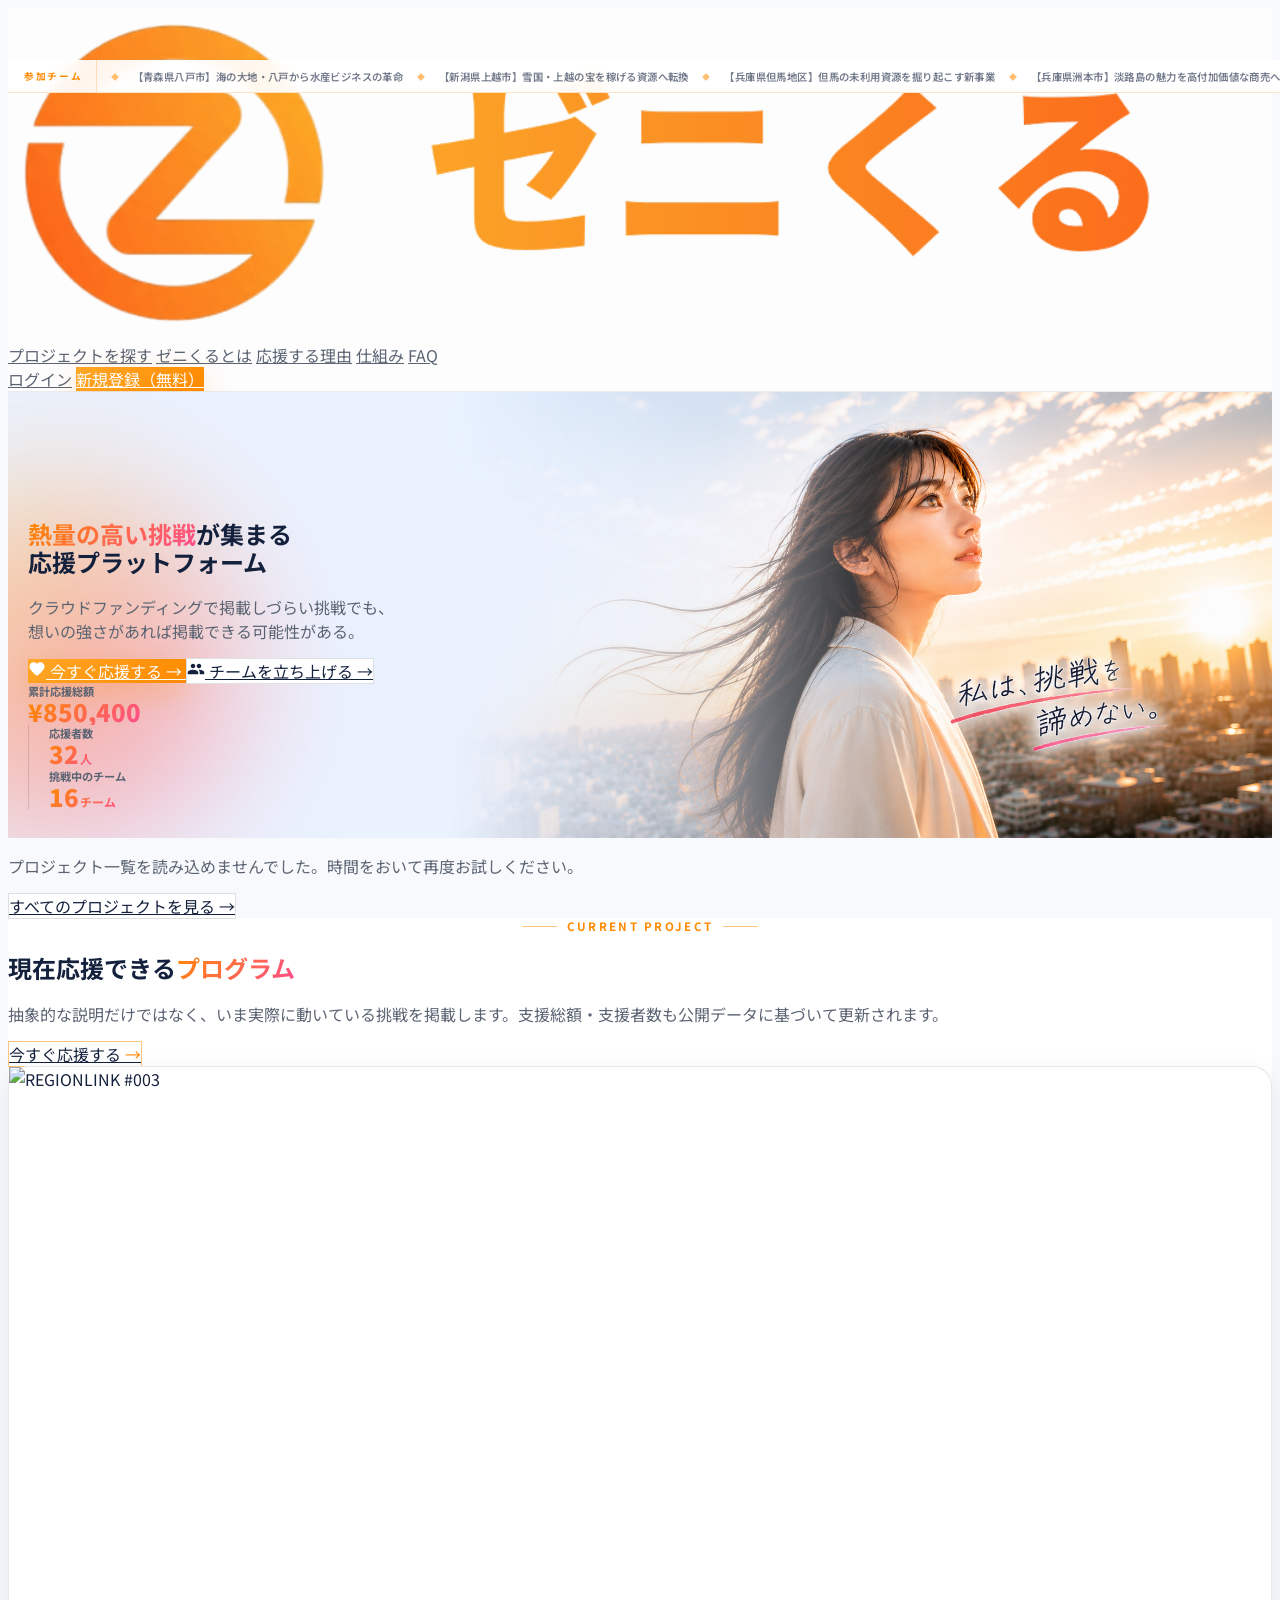
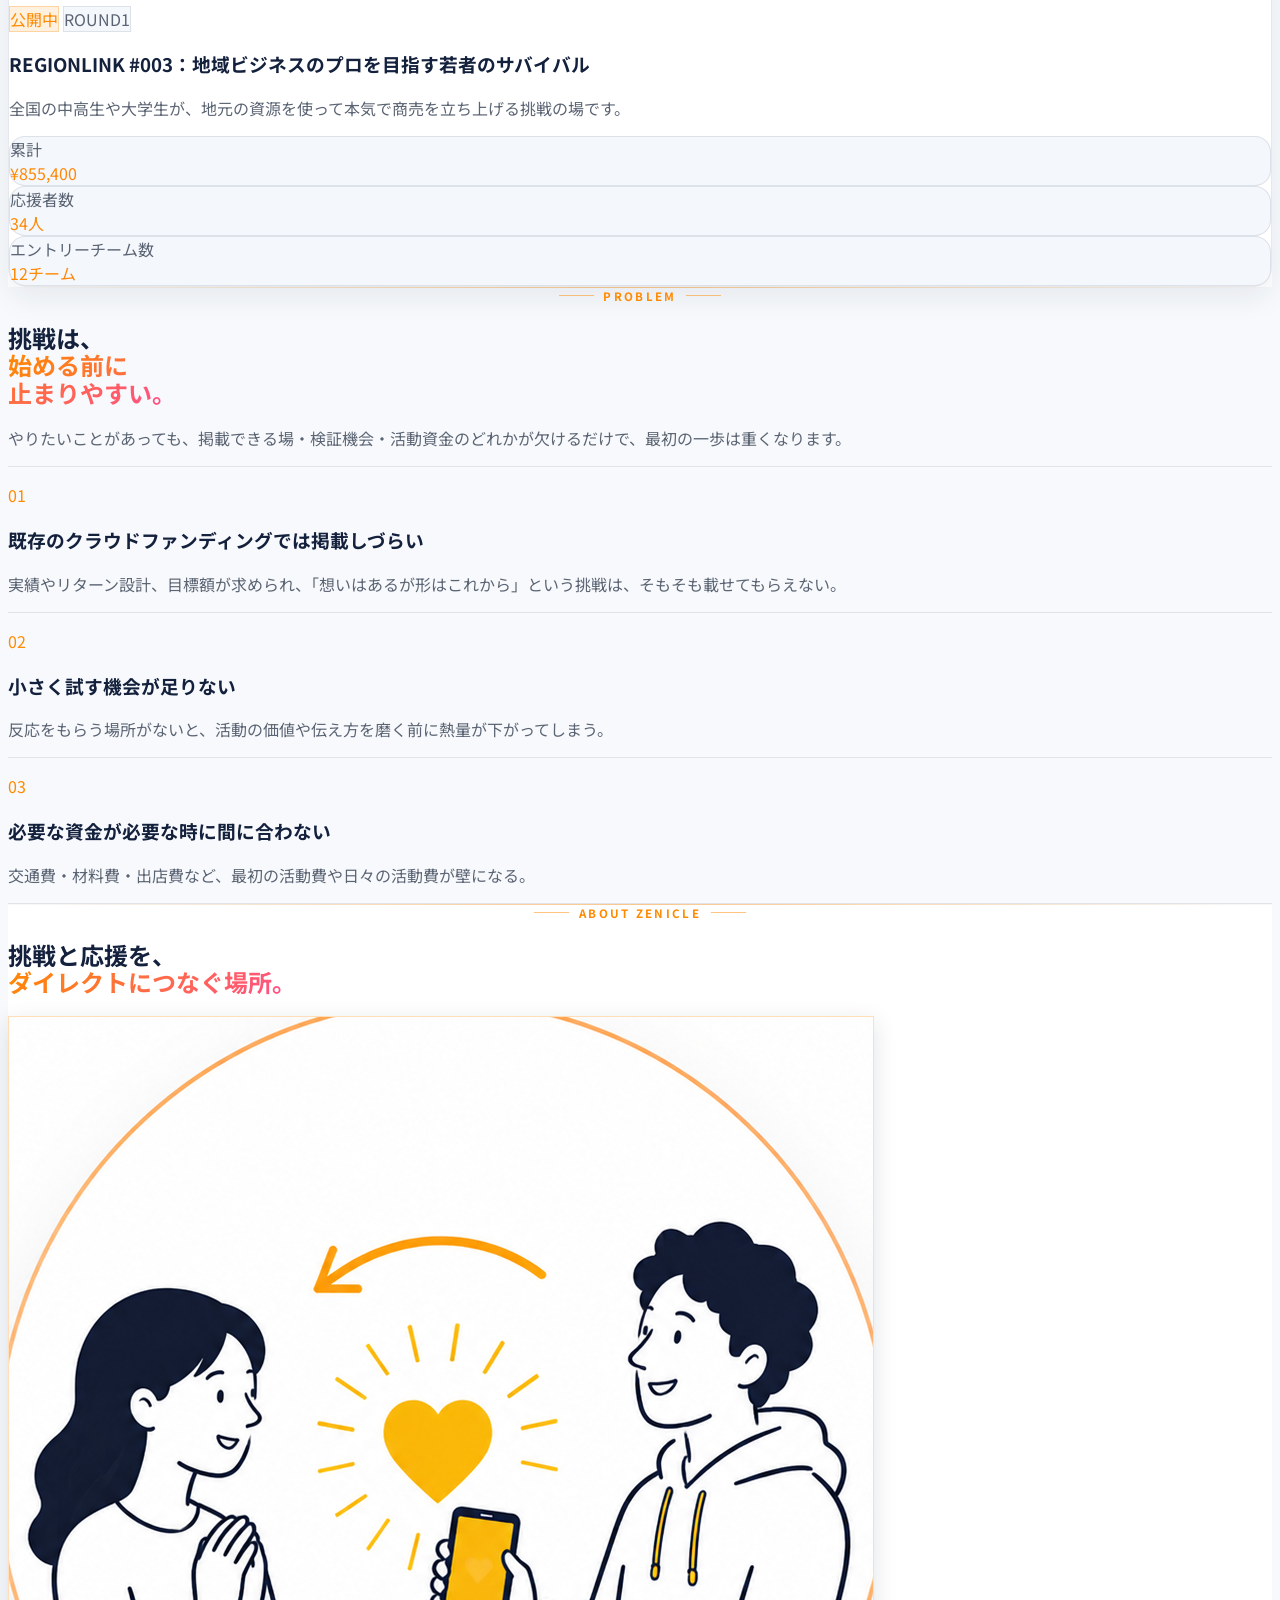
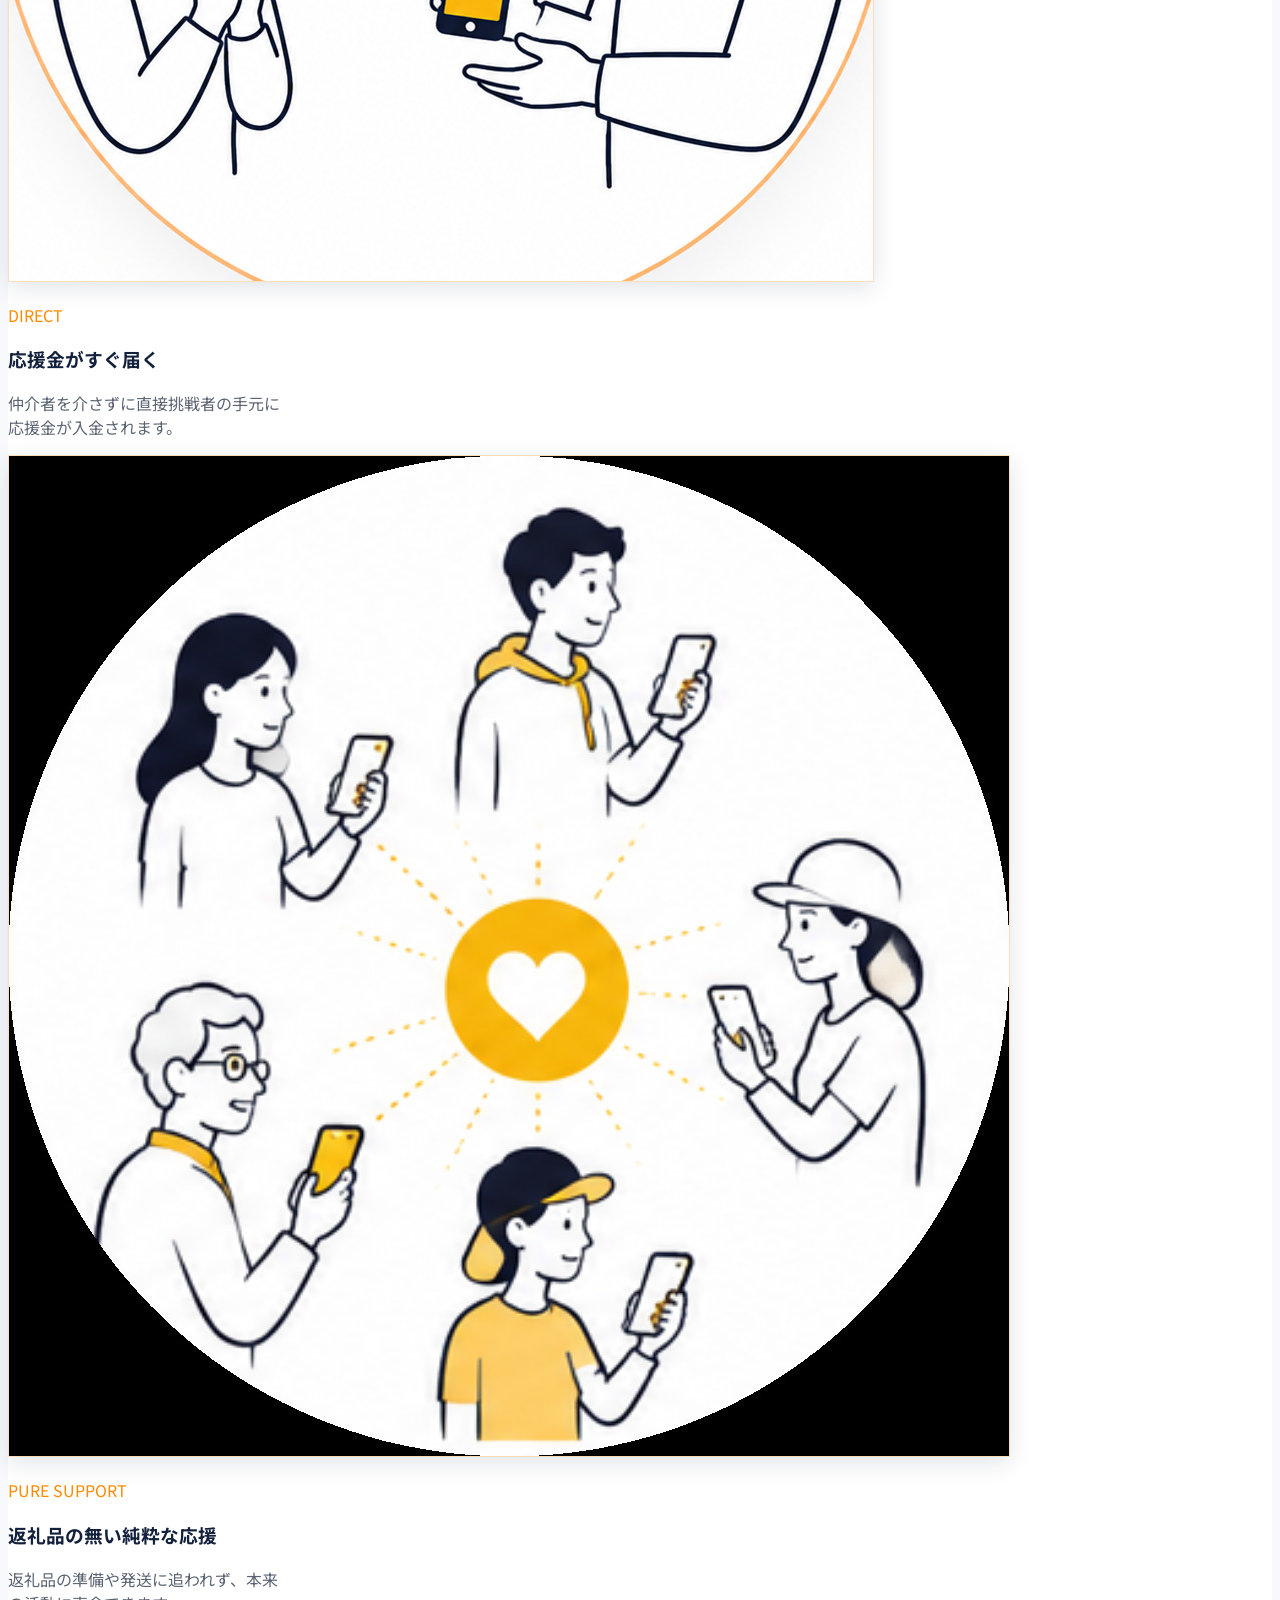
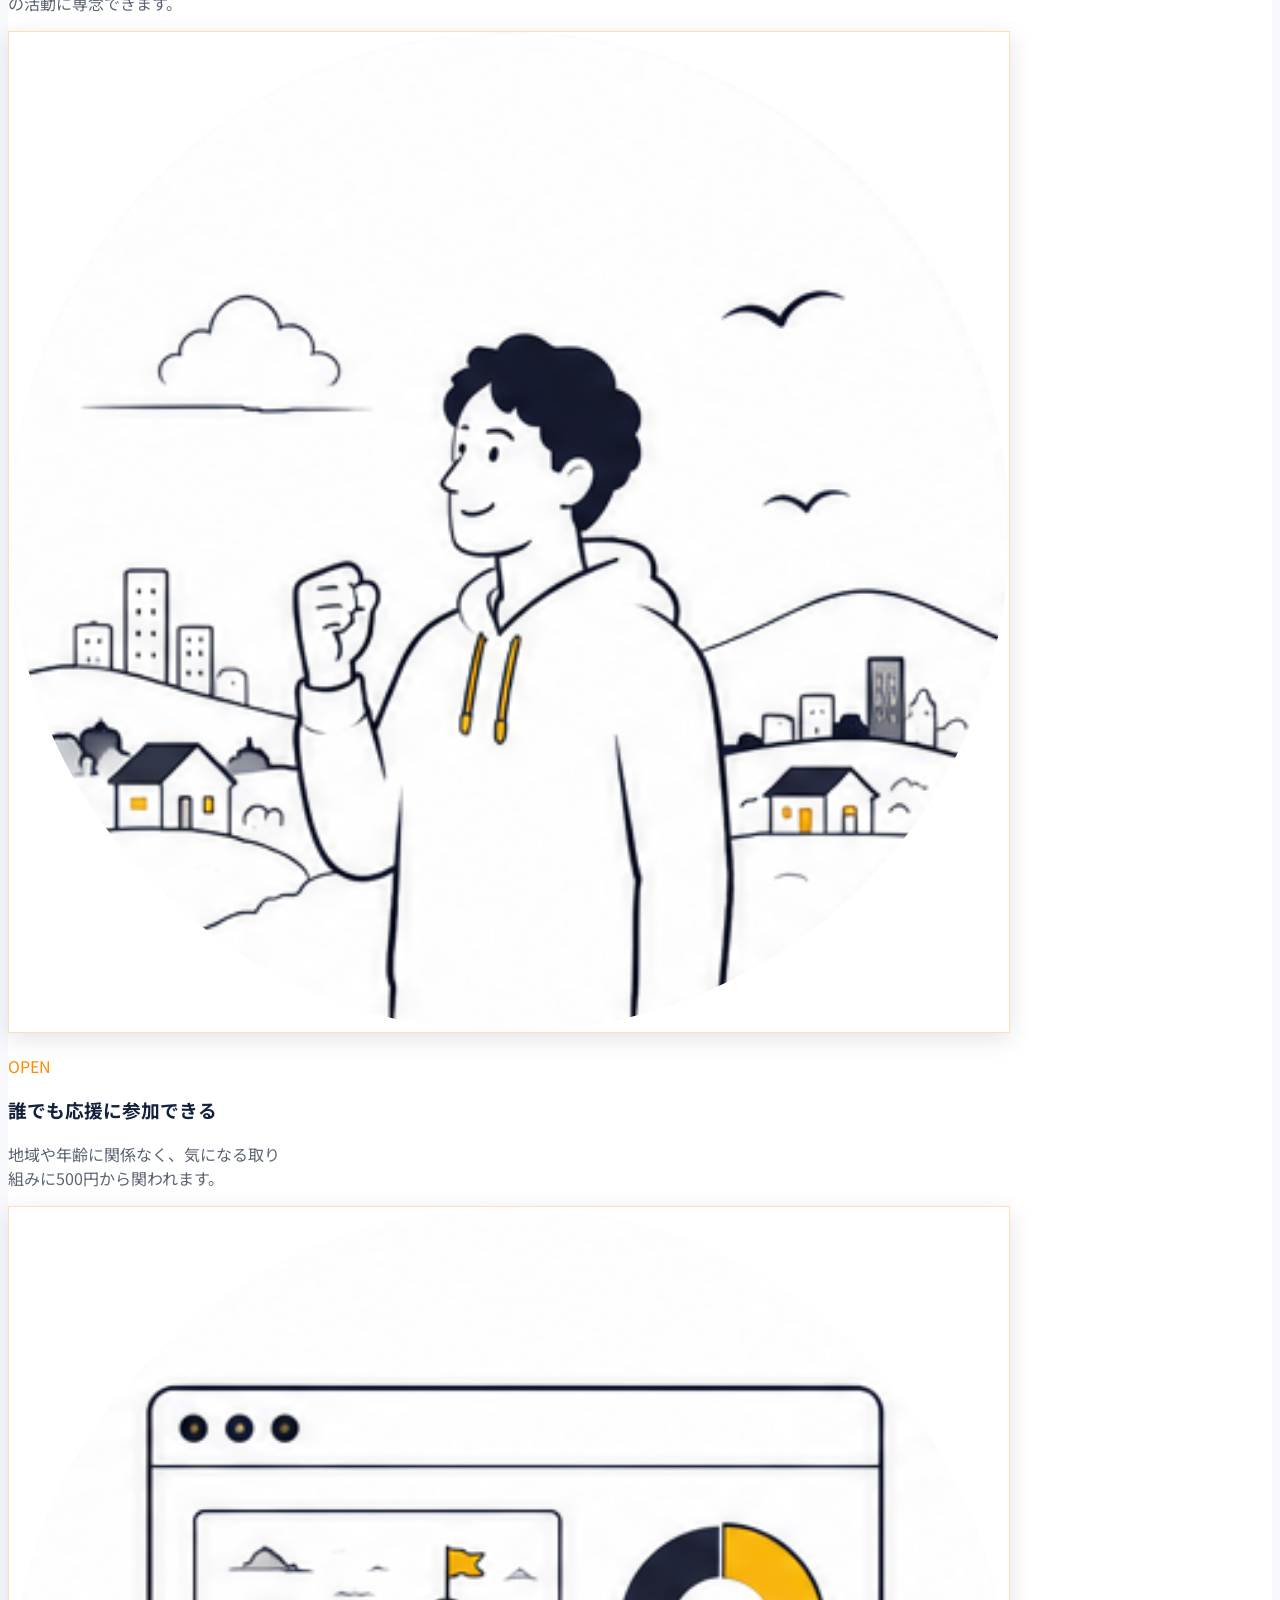
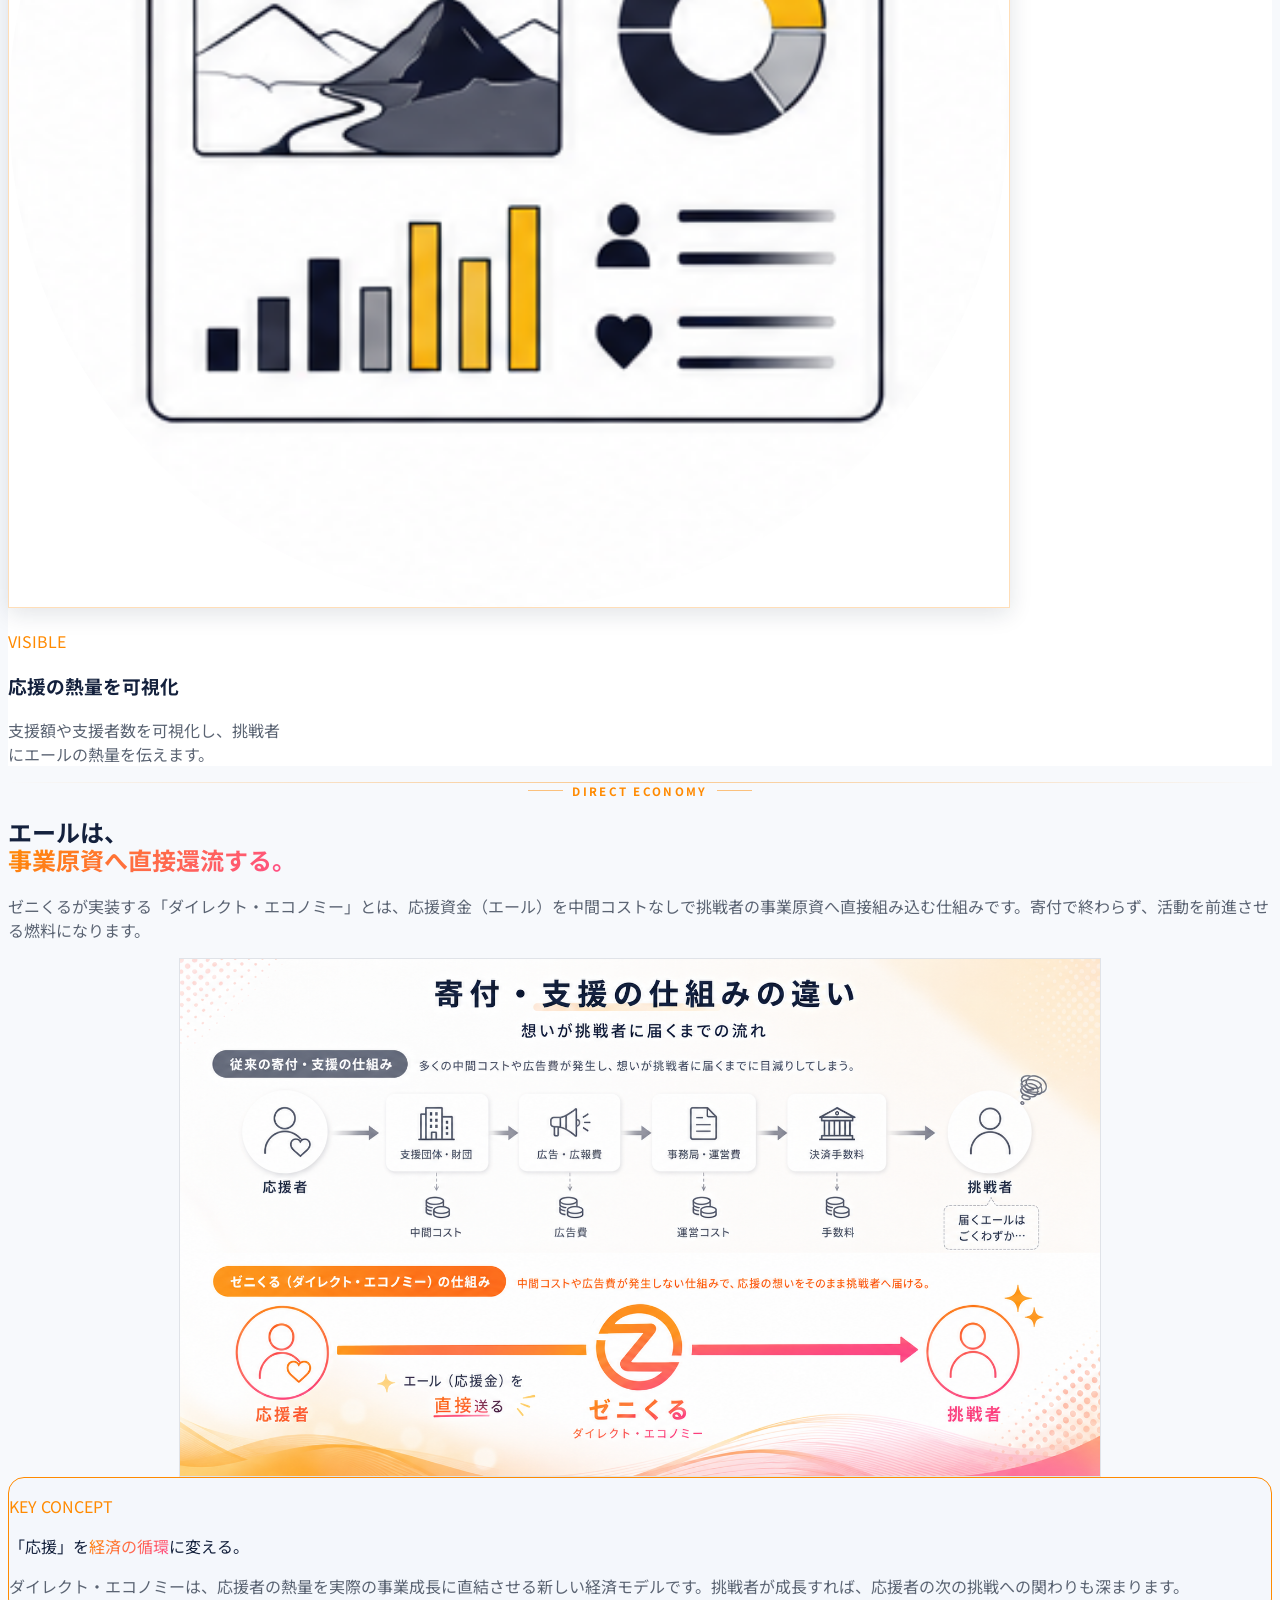
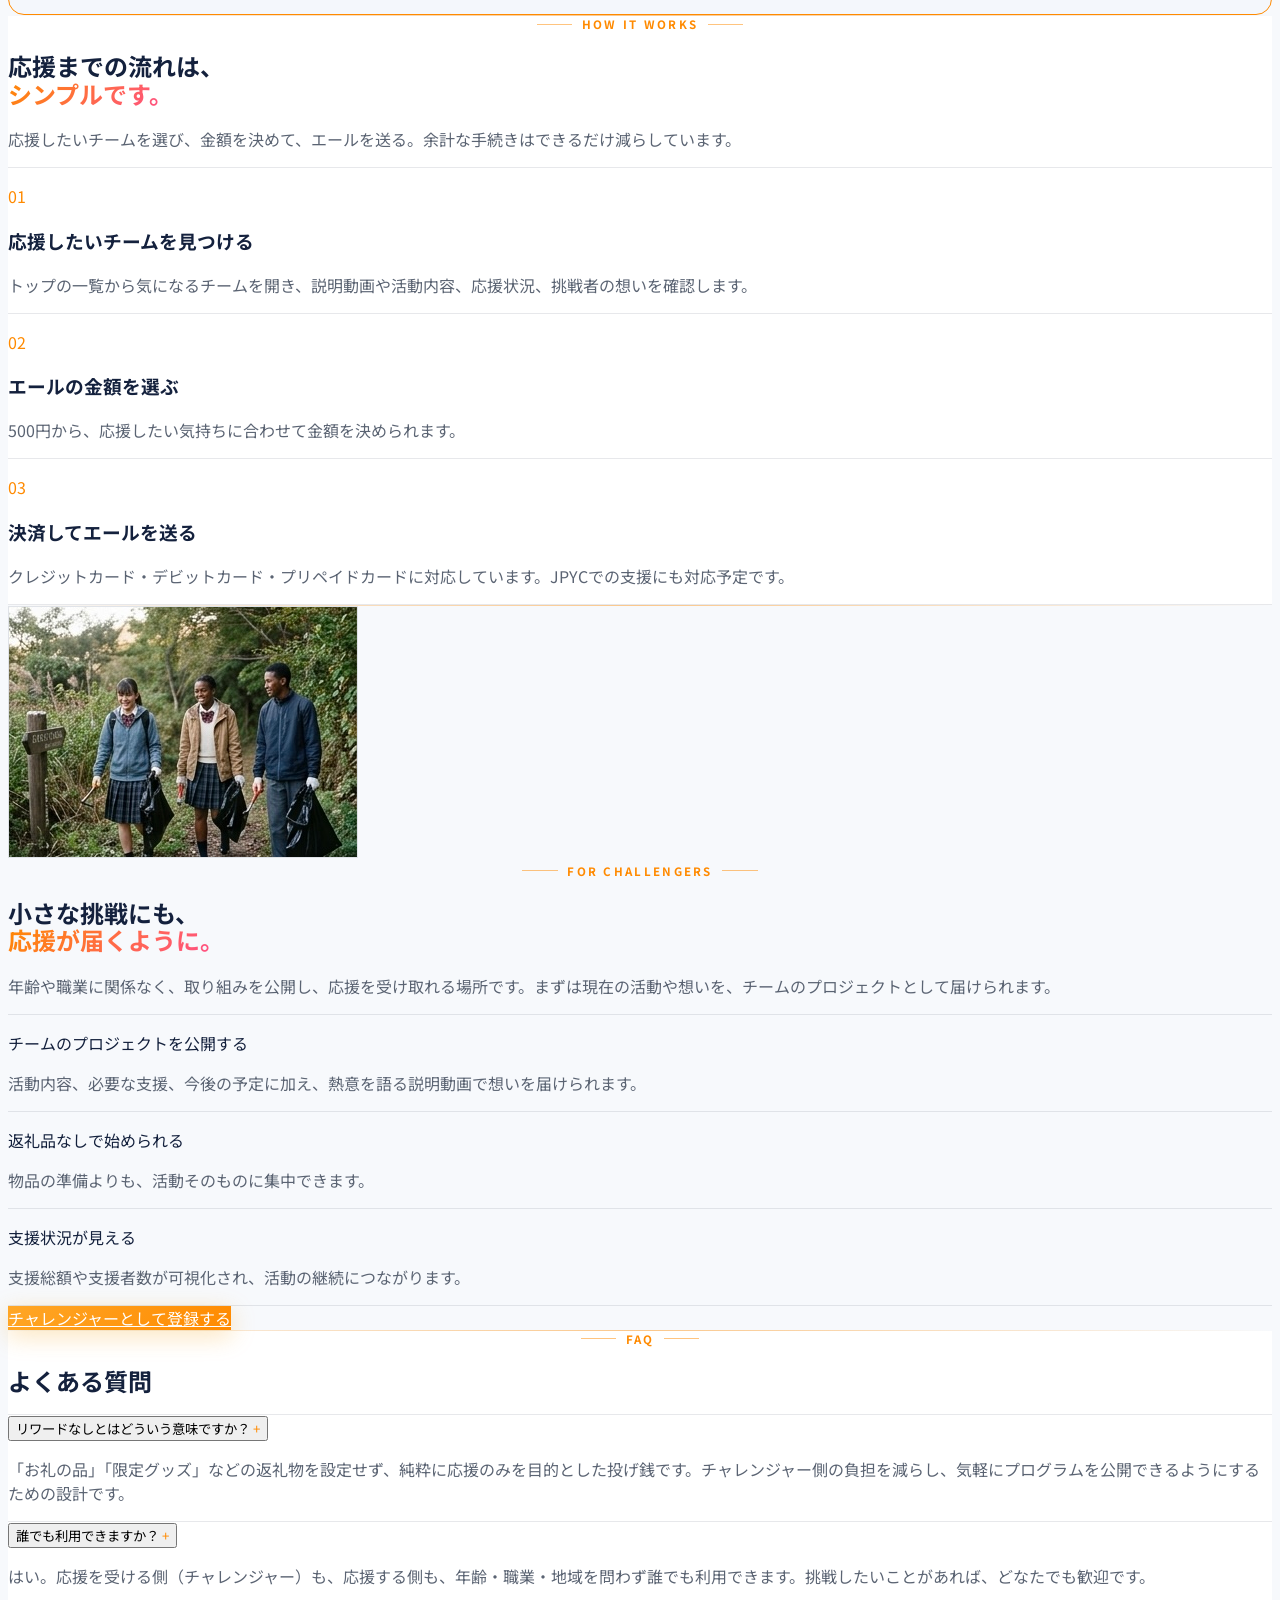
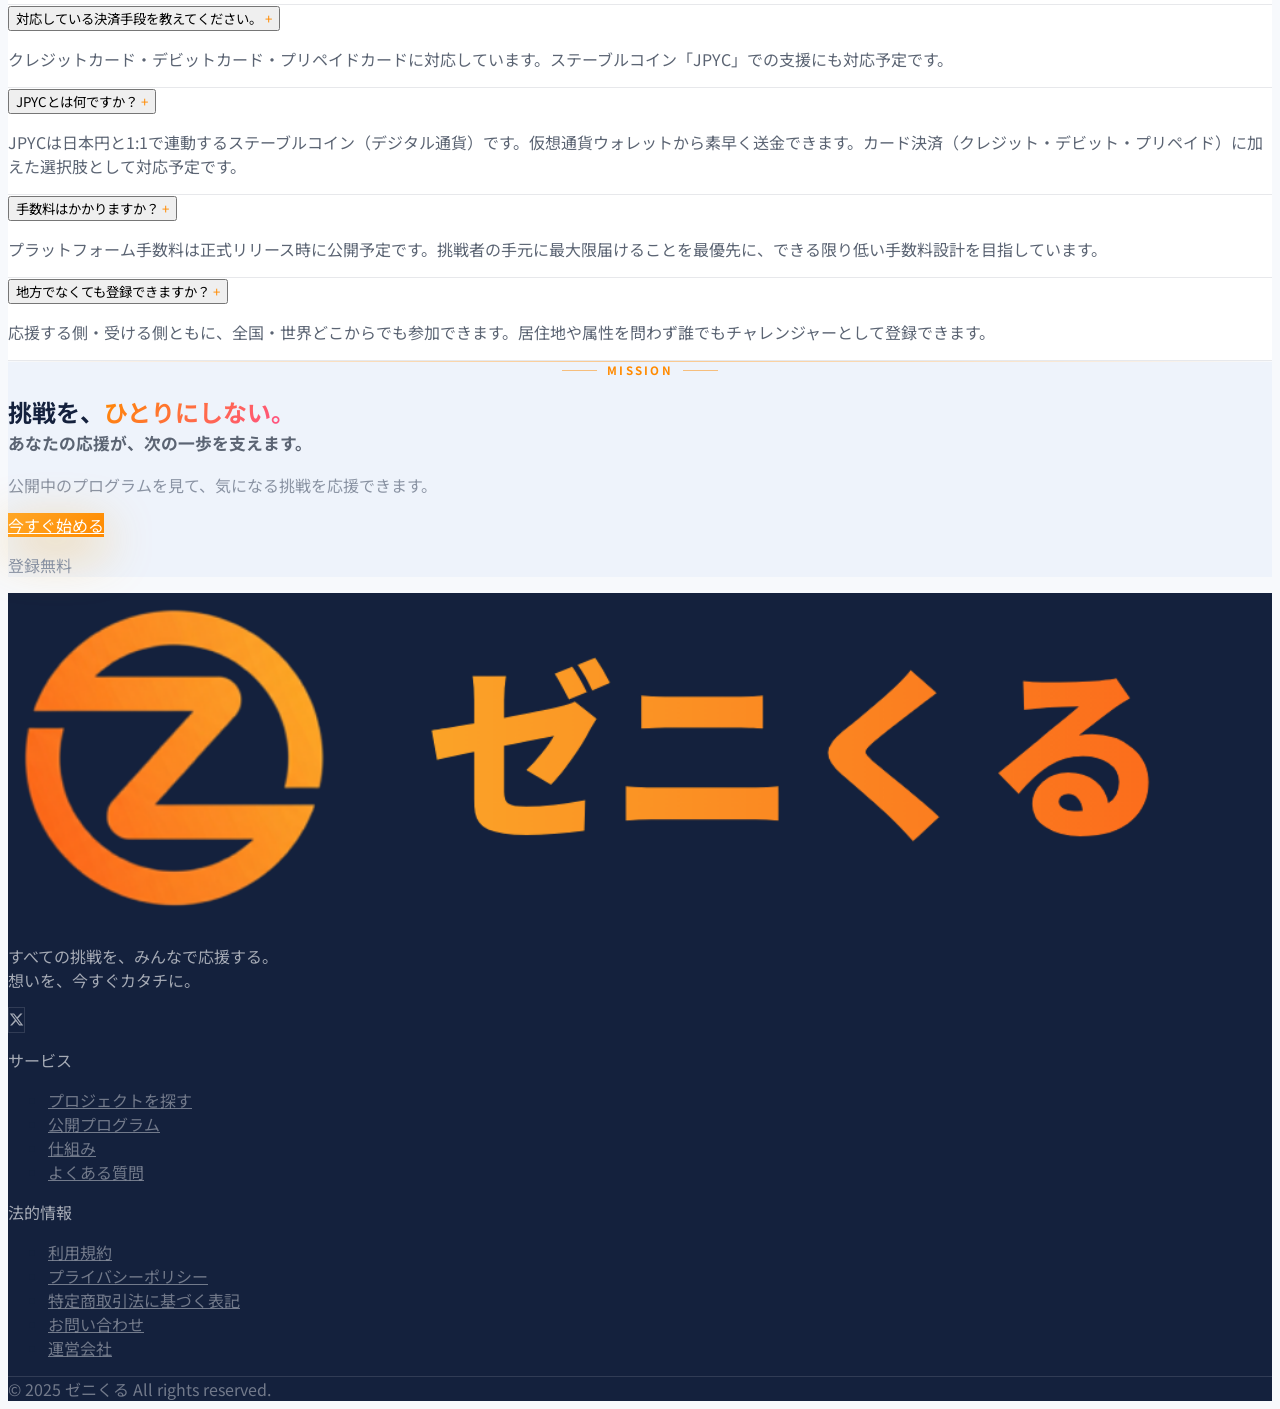
==== commit 525b6a8b: "chore: 第1回ゼニくるCUPの告知（ヒーローの帯・CUPセクション・X拡散キャンペーン）をトップから外す 経営会議で開催中止が決まったため。中止のお知らせは別途掲載する。  Co-Authore" ====
--- a/index.html
+++ b/index.html
@@ -164,14 +164,15 @@
     .cup-ribbon:hover{background:rgba(255,77,141,.08)}
 
     /* ── チームカード（いま、応援したい挑戦） ── */
-    .tcard{position:relative;background:var(--surface);border:1px solid var(--border);border-radius:1rem;overflow:hidden;box-shadow:var(--card-shadow);transition:transform .3s ease,box-shadow .3s ease,border-color .3s ease;display:flex;flex-direction:column}
+    .tcard{background:var(--surface);border:1px solid var(--border);border-radius:1rem;overflow:hidden;box-shadow:var(--card-shadow);transition:transform .3s ease,box-shadow .3s ease,border-color .3s ease;display:flex;flex-direction:column}
     .tcard:hover{transform:translateY(-4px);box-shadow:var(--card-shadow-hover);border-color:rgba(255,138,0,.4)}
     /* スマホは1列なので 17 枚並べると 6,000px になり、サービス説明（ABOUT）に辿り着けない。4枚で切る */
     @media(max-width:639px){#team-cards > .tcard:nth-child(n+5){display:none}}
     /* チームのカバー画像は 21:9 で登録されているので枠も合わせる（YouTube サムネは中央を切り出す） */
-    /* 参加プログラムのバッジ: サムネイル左上に重ねる（本文の情報量を増やさない）。半透明の白地＋ネイビー文字で画像を問わず読める */
-    .tcard-progs{position:absolute;top:.55rem;left:.55rem;z-index:2;display:flex;flex-wrap:wrap;gap:.3rem;max-width:calc(100% - 1.1rem);pointer-events:none}
-    .tcard-prog{font-size:.7rem;font-weight:800;line-height:1;padding:.35rem .6rem;border-radius:999px;background:rgba(255,255,255,.88);color:var(--heading);border:1px solid rgba(255,255,255,.6);backdrop-filter:blur(4px);-webkit-backdrop-filter:blur(4px);white-space:nowrap;max-width:14em;overflow:hidden;text-overflow:ellipsis}
+    /* 参加プログラムのバッジ: 本文の先頭（チーム名の上）にアウトラインのピルで置く。プログラムページへのリンク（§2.1: 薄い地の文字はネイビー） */
+    .tcard-progs{display:flex;flex-wrap:wrap;gap:.3rem;margin-bottom:-.15rem}
+    .tcard-prog{display:inline-block;font-size:.7rem;font-weight:800;line-height:1;padding:.32rem .6rem;border-radius:999px;background:var(--surface-soft);color:var(--text-muted);border:1px solid var(--border);white-space:nowrap;max-width:16em;overflow:hidden;text-overflow:ellipsis;transition:color .2s ease,border-color .2s ease}
+    a.tcard-prog:hover{color:var(--heading);border-color:var(--brand)}
     .tcard-thumb{position:relative;aspect-ratio:21/9;background:var(--surface-soft);overflow:hidden;display:block;cursor:pointer;border:0;padding:0;width:100%;text-align:left}
     .tcard-thumb img{width:100%;height:100%;object-fit:cover;object-position:50% 28%;display:block;transition:transform .4s ease}
     .tcard:hover .tcard-thumb img{transform:scale(1.04)}
@@ -188,6 +189,16 @@
     .prog-bar>i{display:block;height:100%;border-radius:999px;background:linear-gradient(90deg,#FFA726,#FF4D8D)}
     .tcard-foot{display:flex;align-items:center;justify-content:space-between;gap:.5rem;font-size:.82rem;color:var(--text-muted);border-top:1px solid var(--border);padding-top:.6rem;margin-top:auto}
     .tcard-foot a{color:var(--brand);font-weight:900;white-space:nowrap}
+    /* いいね（ログイン不要）。押した状態はピンクで塗る */
+    .tcard-like{display:inline-flex;align-items:center;gap:.28rem;font-size:.82rem;font-weight:800;line-height:1;color:var(--text-muted);background:none;border:0;padding:.2rem .1rem;cursor:pointer;transition:color .2s ease,transform .12s ease}
+    .tcard-like:hover{color:var(--pink)}
+    .tcard-like:active{transform:scale(.92)}
+    .tcard-like svg{width:1.05rem;height:1.05rem;fill:none;stroke:currentColor;stroke-width:2;transition:fill .2s ease,transform .2s ease}
+    .tcard-like[aria-pressed="true"]{color:var(--pink)}
+    .tcard-like[aria-pressed="true"] svg{fill:currentColor;stroke:currentColor}
+    .tcard-like.pop svg{animation:likepop .32s ease}
+    @keyframes likepop{0%{transform:scale(1)}40%{transform:scale(1.35)}100%{transform:scale(1)}}
+    @media(prefers-reduced-motion:reduce){.tcard-like.pop svg{animation:none}}
     .tcard-skel{aspect-ratio:21/9;border-radius:1rem;background:linear-gradient(90deg,var(--surface-soft),#fff,var(--surface-soft));background-size:200% 100%;animation:skel 1.4s ease infinite}
     @keyframes skel{from{background-position:200% 0}to{background-position:-200% 0}}
 
@@ -285,7 +296,7 @@
           <svg width="18" height="18" viewBox="0 0 24 24" fill="currentColor" aria-hidden="true"><path d="M12 21.35l-1.45-1.32C5.4 15.36 2 12.28 2 8.5 2 5.42 4.42 3 7.5 3c1.74 0 3.41.81 4.5 2.09C13.09 3.81 14.76 3 16.5 3 19.58 3 22 5.42 22 8.5c0 3.78-3.4 6.86-8.55 11.54L12 21.35z"/></svg>
           今すぐ応援する →
         </a>
-        <a href="https://app.zenicle.jp/p/cmrc2ni970003guzg497lyspo/entry"
+        <a href="https://app.zenicle.jp/teams/new"
            class="btn-ghost inline-flex items-center justify-center gap-2 font-bold px-8 py-4 rounded-full transition-colors">
           <svg width="18" height="18" viewBox="0 0 24 24" fill="currentColor" aria-hidden="true"><path d="M16 11c1.66 0 2.99-1.34 2.99-3S17.66 5 16 5s-3 1.34-3 3 1.34 3 3 3zm-8 0c1.66 0 2.99-1.34 2.99-3S9.66 5 8 5 5 6.34 5 8s1.34 3 3 3zm0 2c-2.33 0-7 1.17-7 3.5V19h14v-2.5c0-2.33-4.67-3.5-7-3.5zm8 0c-.29 0-.62.02-.97.05 1.16.84 1.97 1.97 1.97 3.45V19h6v-2.5c0-2.33-4.67-3.5-7-3.5z"/></svg>
           チームを立ち上げる →
@@ -303,10 +314,6 @@
           <div><div class="hero-stat-label">挑戦中のチーム</div><div id="stat-teams" class="hero-stat-value gold-text">16<small>チーム</small></div></div>
         </div>
       </div>
-      <a href="#cup"
-         class="cup-ribbon inline-flex items-center gap-1.5 sm:gap-2 px-3 sm:px-4 py-2 rounded-full text-xs sm:text-sm font-black whitespace-nowrap transition-transform hover:scale-105 mt-5">
-        🎉 第1回 ゼニくるCUP｜総額100万円を勝ち取れ！
-      </a>
     </div>
 
   </div>
@@ -341,72 +348,8 @@
 </div>
 
 
-<!-- ========== CUP CAMPAIGN ========== -->
-<section id="cup" class="py-16 md:py-20 soft-band">
-  <div class="max-w-6xl mx-auto px-5">
-    <div class="text-center mb-8 reveal">
-      <div class="s-label mb-4">CAMPAIGN</div>
-      <h2 class="text-3xl md:text-4xl lg:text-5xl font-black leading-tight">
-        総額<span class="pink-text">100万円</span>の応援金を勝ち取れ！
-      </h2>
-      <p class="mt-4 text-sm md:text-base muted-line">
-        第1回 ゼニくるCUP 開催中 — あなたの挑戦をエントリーして、応援を力に変えよう。
-      </p>
-    </div>
-    <a href="https://app.zenicle.jp/p/cmrc2ni970003guzg497lyspo" aria-label="第1回 ゼニくるCUP の詳細を見る"
-       class="block rounded-2xl overflow-hidden reveal transition-transform hover:scale-[1.01]" style="box-shadow:var(--card-shadow-hover)">
-      <img src="./photos/cup-kv.png" alt="第1回 ゼニくるCUP キービジュアル" class="w-full block" loading="lazy" decoding="async">
-    </a>
-    <div class="text-center mt-8 reveal">
-      <a href="https://app.zenicle.jp/p/cmrc2ni970003guzg497lyspo"
-         class="btn-pink inline-flex items-center justify-center font-black px-10 py-4 rounded-full transition-all hover:scale-105 transform">
-        ゼニくるCUPにエントリーする
-      </a>
-    </div>
-
-    <!-- X拡散キャンペーン（同時開催） -->
-    <div class="mt-12 reveal">
-      <div class="dark-card p-6 md:p-8 max-w-4xl mx-auto">
-        <div class="flex flex-wrap items-center justify-center gap-3 mb-4">
-          <span class="inline-flex items-center gap-2 font-black text-lg md:text-xl">
-            <svg width="20" height="20" viewBox="0 0 24 24" fill="currentColor" aria-hidden="true"><path d="M18.244 2.25h3.308l-7.227 8.26 8.502 11.24h-6.655l-5.214-6.817L4.99 21.75H1.68l7.73-8.835L1.254 2.25H8.08l4.713 6.231 5.45-6.231Zm-1.161 17.52h1.833L7.084 4.126H5.117L17.083 19.77Z"/></svg>
-            X拡散キャンペーン
-          </span>
-          <span class="btn-pink text-xs font-black px-3 py-1 rounded-full">同時開催中！</span>
-        </div>
-        <p class="text-center text-sm md:text-base muted-line mb-2">参加して拡散賞をゲットしよう！</p>
-        <p class="text-center font-bold mb-6">抽選で<span class="pink-text">50名様</span>にステーブルコイン（JPYC/JPYSC）<span class="pink-text">3,000円相当</span>をプレゼント！</p>
-        <div class="grid sm:grid-cols-3 gap-4 mb-8">
-          <div class="trust-panel p-4 text-center">
-            <div class="w-8 h-8 mx-auto mb-2 rounded-full flex items-center justify-center text-sm font-black" style="background:var(--brand-grad);color:#fff">1</div>
-            <p class="text-sm font-bold">ゼニくる公式Xをフォロー</p>
-          </div>
-          <div class="trust-panel p-4 text-center">
-            <div class="w-8 h-8 mx-auto mb-2 rounded-full flex items-center justify-center text-sm font-black" style="background:var(--brand-grad);color:#fff">2</div>
-            <p class="text-sm font-bold">キャンペーンポスト（固定ポスト）をリポスト</p>
-          </div>
-          <div class="trust-panel p-4 text-center">
-            <div class="w-8 h-8 mx-auto mb-2 rounded-full flex items-center justify-center text-sm font-black" style="background:var(--brand-grad);color:#fff">3</div>
-            <p class="text-sm font-bold">コメントと「#ゼニくるCUP」を記載して引用リポスト</p>
-          </div>
-        </div>
-        <div class="flex flex-col sm:flex-row justify-center gap-3">
-          <a href="https://x.com/zenicle_jp/status/2080148237898678781?s=20" target="_blank" rel="noopener noreferrer"
-             class="btn-primary inline-flex items-center justify-center gap-2 font-black px-8 py-3.5 rounded-full transition-all hover:scale-105 transform">
-            <svg width="16" height="16" viewBox="0 0 24 24" fill="currentColor" aria-hidden="true"><path d="M18.244 2.25h3.308l-7.227 8.26 8.502 11.24h-6.655l-5.214-6.817L4.99 21.75H1.68l7.73-8.835L1.254 2.25H8.08l4.713 6.231 5.45-6.231Zm-1.161 17.52h1.833L7.084 4.126H5.117L17.083 19.77Z"/></svg>
-            キャンペーンポストを見る
-          </a>
-          <a href="https://prtimes.jp/main/html/rd/p/000000016.000122487.html" target="_blank" rel="noopener noreferrer"
-             class="btn-ghost inline-flex items-center justify-center font-bold px-8 py-3.5 rounded-full transition-colors">
-            キャンペーン詳細（プレスリリース）
-          </a>
-        </div>
-      </div>
-    </div>
-  </div>
-</section>
-
-<div class="gold-divider"></div>
+<!-- 第1回ゼニくるCUPの告知は 2026-10-19 に外した（経営会議で開催中止が決定）。中止のお知らせは別途掲載 -->
+
 
 
 <!-- ========== PROJECTS ========== -->
@@ -1055,6 +998,68 @@
     modal?.addEventListener('click', (e) => { if (e.target === modal) closeModal(); });
     document.addEventListener('keydown', (e) => { if (e.key === 'Escape' && modal && !modal.hidden) closeModal(); });
 
+    // ── いいね（ログイン不要。2026-09-25 §3.12） ──
+    // API は匿名IDを「ボディ」で受ける（ヘッダにすると CORS の許可が要り、一覧の取得まで巻き添えで落ちるため）。
+    // 「自分が押したか」は API から返らない（訪問者ハッシュに IP/UA を含むので回線が変わると一致しない）。LP 側も localStorage で持つ。
+    const LIKE_KEYS = { visitor: 'zenicle_visitor_id', liked: 'zenicle_liked_teams' };
+    const ls = {
+      get(k, fallback) { try { return localStorage.getItem(k) ?? fallback; } catch (_) { return fallback; } },
+      set(k, v) { try { localStorage.setItem(k, v); } catch (_) {} },
+    };
+    const visitorId = (() => {
+      let v = ls.get(LIKE_KEYS.visitor, '');
+      if (!v) {
+        v = (crypto?.randomUUID?.() ?? `v-${Date.now()}-${Math.random().toString(36).slice(2)}`);
+        ls.set(LIKE_KEYS.visitor, v);
+      }
+      return v;
+    })();
+    const likedSet = (() => {
+      try { const a = JSON.parse(ls.get(LIKE_KEYS.liked, '[]')); return new Set(Array.isArray(a) ? a : []); }
+      catch (_) { return new Set(); }
+    })();
+    const saveLiked = () => ls.set(LIKE_KEYS.liked, JSON.stringify([...likedSet]));
+
+    const heartSvg = '<svg viewBox="0 0 24 24" aria-hidden="true"><path d="M12 20.5s-7.5-4.6-7.5-9.7A4.3 4.3 0 0 1 12 8.2a4.3 4.3 0 0 1 7.5 2.6c0 5.1-7.5 9.7-7.5 9.7Z"/></svg>';
+    // 0 件のときは数字を出さない（0 が並ぶと寂しい）
+    const likeLabel = (n) => (n > 0 ? `<span>${Number(n).toLocaleString('ja-JP')}</span>` : '');
+    const likeBtn = (t) => {
+      const on = likedSet.has(t.teamId);
+      const n = Number(t.likeCount ?? 0);
+      return `<button type="button" class="tcard-like" data-team="${esc(t.teamId)}" data-count="${n}"
+        aria-pressed="${on}" aria-label="${esc(t.teamName)} にいいね" title="いいね">${heartSvg}${likeLabel(n)}</button>`;
+    };
+
+    const toggleLike = async (btn) => {
+      const teamId = btn.dataset.team;
+      const wasOn = btn.getAttribute('aria-pressed') === 'true';
+      const before = Number(btn.dataset.count || 0);
+      const after = Math.max(0, before + (wasOn ? -1 : 1));
+      // 楽観更新（押した瞬間に反映し、失敗したら戻す）
+      const paint = (on, n) => {
+        btn.setAttribute('aria-pressed', String(on));
+        btn.dataset.count = String(n);
+        btn.innerHTML = heartSvg + likeLabel(n);
+      };
+      paint(!wasOn, after);
+      if (!wasOn) { btn.classList.remove('pop'); void btn.offsetWidth; btn.classList.add('pop'); }
+      btn.disabled = true;
+      try {
+        const res = await fetch(`${API}/public/teams/${encodeURIComponent(teamId)}/like`, {
+          method: wasOn ? 'DELETE' : 'POST',
+          headers: { 'Content-Type': 'application/json' },
+          body: JSON.stringify({ visitorId }),
+        });
+        if (!res.ok) throw new Error(`HTTP ${res.status}`);
+        if (wasOn) likedSet.delete(teamId); else likedSet.add(teamId);
+        saveLiked();
+      } catch (_) {
+        paint(wasOn, before);
+      } finally {
+        btn.disabled = false;
+      }
+    };
+
     const buildCard = (t) => {
       const teamUrl = `https://app.zenicle.jp/t/${esc(t.teamId)}`;
       const vid = youtubeId(t.pitchVideoUrl);
@@ -1070,16 +1075,20 @@
         ? `<button type="button" class="tcard-thumb" data-vid="${vid}" data-title="${esc(t.teamName)}" aria-label="${esc(t.teamName)} の動画を再生">${thumb}${play}</button>`
         : `<a class="tcard-thumb" href="${teamUrl}">${thumb}</a>`;
       // 参加プログラムのバッジ。正式名は長い（「REGIONLINK #003：地域ビジネスの…」）ので「：」「:」「｜」より前だけを短縮名として使う。
-      // 最大2件＋「+n」。サムネイルは <a>/<button> なのでバッジは中に入れず（入れ子は不正）、カードに重ねて置く
+      // チーム名の上に置き、プログラムページへリンク。最大2件＋「+n」
       const shortProg = (name) => String(name ?? '').split(/[：:｜|]/)[0].trim();
-      const progs = (Array.isArray(t.participations) ? t.participations : []).map((p) => shortProg(p.programName)).filter(Boolean);
+      const progs = (Array.isArray(t.participations) ? t.participations : [])
+        .map((p) => ({ id: typeof p?.programId === 'string' ? p.programId : '', name: shortProg(p?.programName), full: String(p?.programName ?? '') }))
+        .filter((p) => p.name);
       const progBadges = progs.length
-        ? `<div class="tcard-progs" aria-label="参加プログラム: ${esc(progs.join('、'))}">${progs.slice(0, 2).map((n) => `<span class="tcard-prog">${esc(n)}</span>`).join('')}${progs.length > 2 ? `<span class="tcard-prog">+${progs.length - 2}</span>` : ''}</div>`
+        ? `<div class="tcard-progs" aria-label="参加プログラム">${progs.slice(0, 2).map((p) => p.id
+            ? `<a class="tcard-prog" href="https://app.zenicle.jp/p/${esc(p.id)}" title="${esc(p.full)}">${esc(p.name)}</a>`
+            : `<span class="tcard-prog" title="${esc(p.full)}">${esc(p.name)}</span>`).join('')}${progs.length > 2 ? `<span class="tcard-prog">+${progs.length - 2}</span>` : ''}</div>`
         : '';
       const amount = Number(t.totalAmount ?? 0);
       const goal = Number(t.goalAmount ?? 0);
-      // totalAmount は順位表を公開しているプログラム分のみの合算。0 のときは達成率を出さない（0% と誤解させない）
-      const pct = goal > 0 && amount > 0 ? Math.min(100, Math.round(amount / goal * 100)) : null;
+      // 目標額が設定されていれば、累計が ¥0 でも 0% のバーを出す（目標額を掲げていること自体を見せる。2026-09-18）
+      const pct = goal > 0 ? Math.min(100, Math.round(amount / goal * 100)) : null;
       const progress = pct === null ? '' : `<div class="prog-bar"><i style="width:${pct}%"></i></div>`;
       const amountRow = `
         <div class="flex items-baseline justify-between gap-2">
@@ -1088,14 +1097,15 @@
         </div>`;
       return `
       <article class="tcard">
-        ${progBadges}
         ${thumbEl}
         <div class="tcard-body">
+          ${progBadges}
           <a href="${teamUrl}" class="tcard-title">${esc(t.teamName)}</a>
           ${t.description ? `<p class="tcard-desc">${esc(t.description)}</p>` : ''}
           ${amountRow}${progress}
           <div class="tcard-foot">
             <span>👥 ${Number(t.supporterCount ?? 0).toLocaleString('ja-JP')}人</span>
+            ${likeBtn(t)}
             <a href="${teamUrl}">エールを送る →</a>
           </div>
         </div>
@@ -1105,6 +1115,7 @@
     const render = (teams) => {
       grid.innerHTML = teams.map(buildCard).join('');
       grid.querySelectorAll('button.tcard-thumb').forEach((b) => b.addEventListener('click', () => openModal(b.dataset.vid, b.dataset.title, b)));
+      grid.querySelectorAll('button.tcard-like').forEach((b) => b.addEventListener('click', () => toggleLike(b)));
     };
     try {
       const res = await fetch(`${API}/public/team-explore`).then((r) => r.ok ? r.json() : Promise.reject(new Error(`HTTP ${r.status}`)));
@@ -1112,9 +1123,15 @@
       // 公開済み（API側で保証）かつ、いまエールを送れるチームだけを全件表示する
       const teams = items.filter((t) => t && typeof t === 'object' && typeof t.teamId === 'string' && t.supportState === 'AVAILABLE');
       if (!teams.length) { grid.innerHTML = ''; return; }
-      // 掲載順は累計エール額の高い順（2026-09-17 決定）。同額は応援者数の多い順、それも同じならサーバー順を保つ（sort は安定）
+      // 掲載順: ①説明動画があるチームを先に（2026-09-23 決定。動画つきカードの方が伝わるので上に集める）
+      //         ②その中で累計エール額の高い順（2026-09-17 決定）③同額は応援者数の多い順 ④それも同じならサーバー順（sort は安定）
+      // 動画の判定は buildCard のサムネイルと同じ youtubeId（再生できる YouTube だけを「動画あり」とみなす）
       const num = (v) => (Number.isFinite(Number(v)) ? Number(v) : 0);
-      teams.sort((a, b) => (num(b.totalAmount) - num(a.totalAmount)) || (num(b.supporterCount) - num(a.supporterCount)));
+      const hasVideo = (t) => (youtubeId(t.pitchVideoUrl) ? 1 : 0);
+      teams.sort((a, b) =>
+        (hasVideo(b) - hasVideo(a)) ||
+        (num(b.totalAmount) - num(a.totalAmount)) ||
+        (num(b.supporterCount) - num(a.supporterCount)));
       render(teams);
     } catch (_) {
       grid.innerHTML = '<p class="text-sm col-span-full text-center py-6" style="color:var(--text-muted)">プロジェクト一覧を読み込めませんでした。時間をおいて再度お試しください。</p>';
